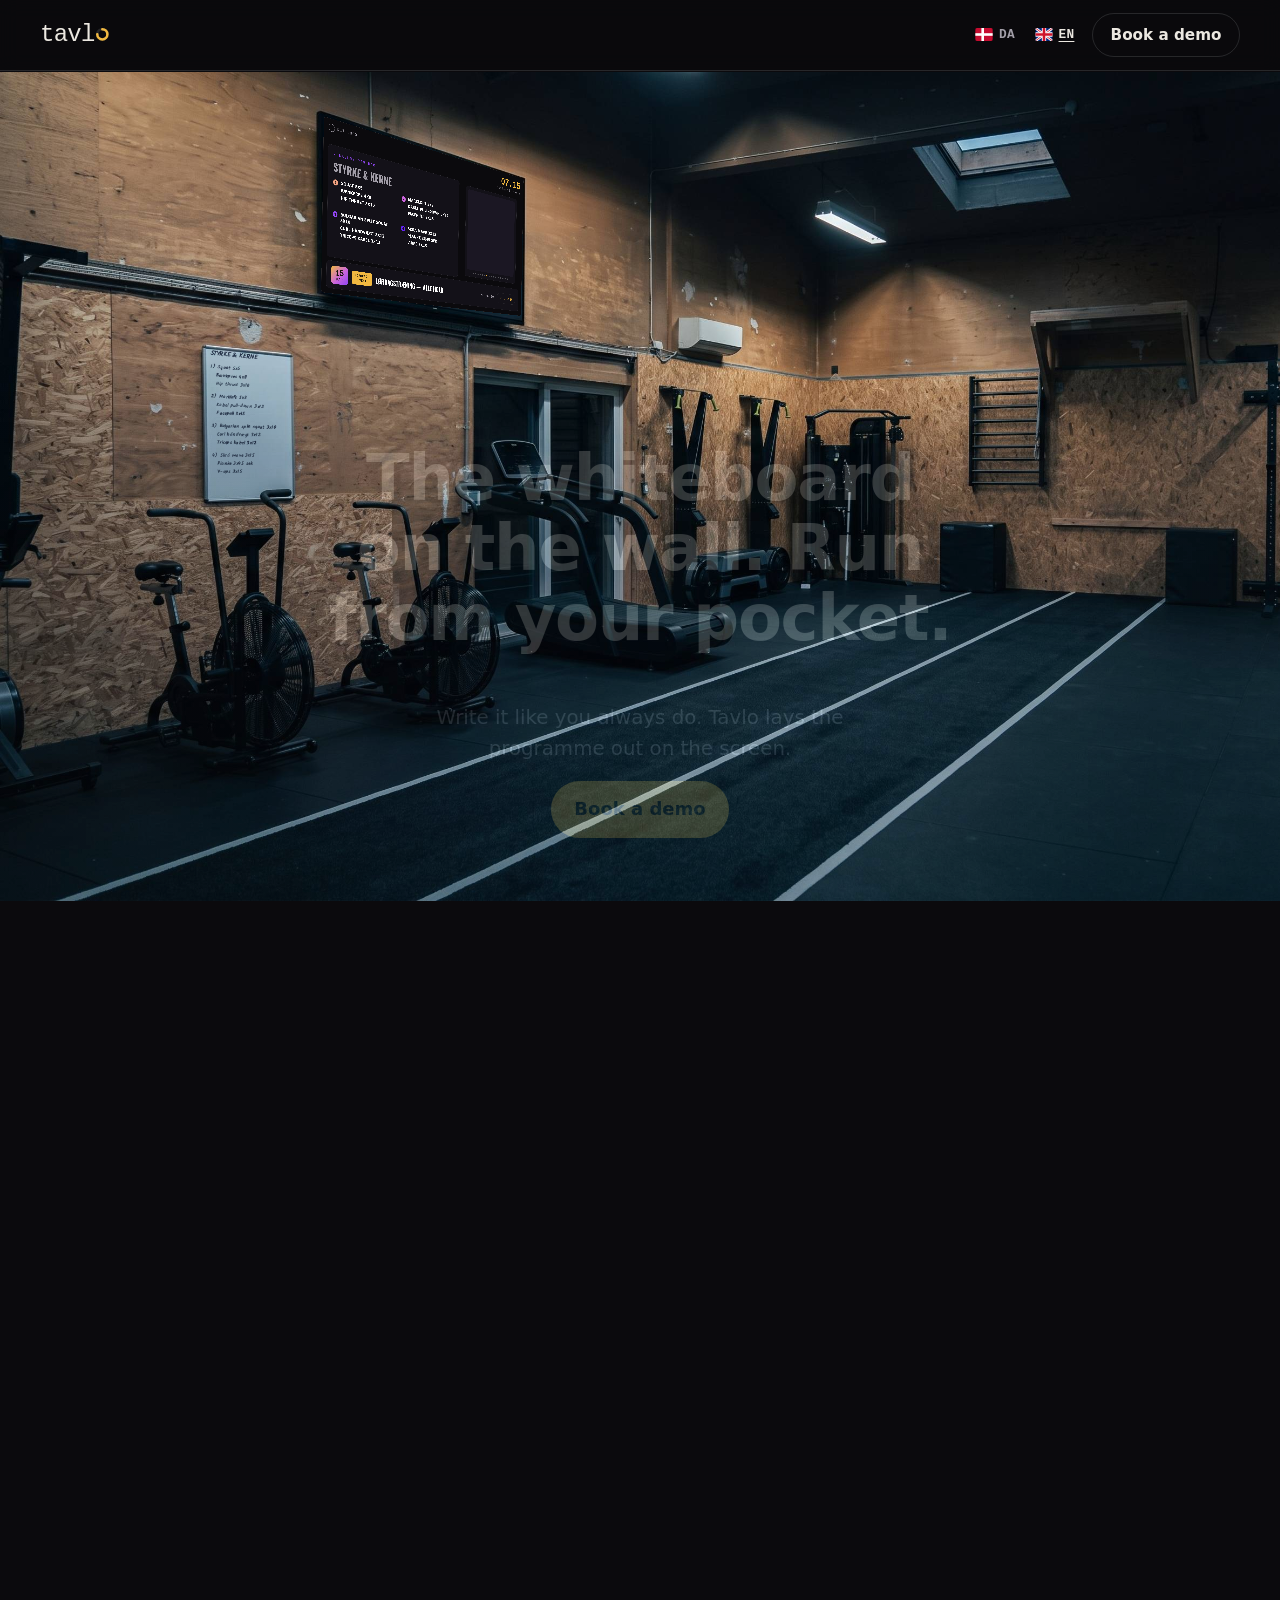
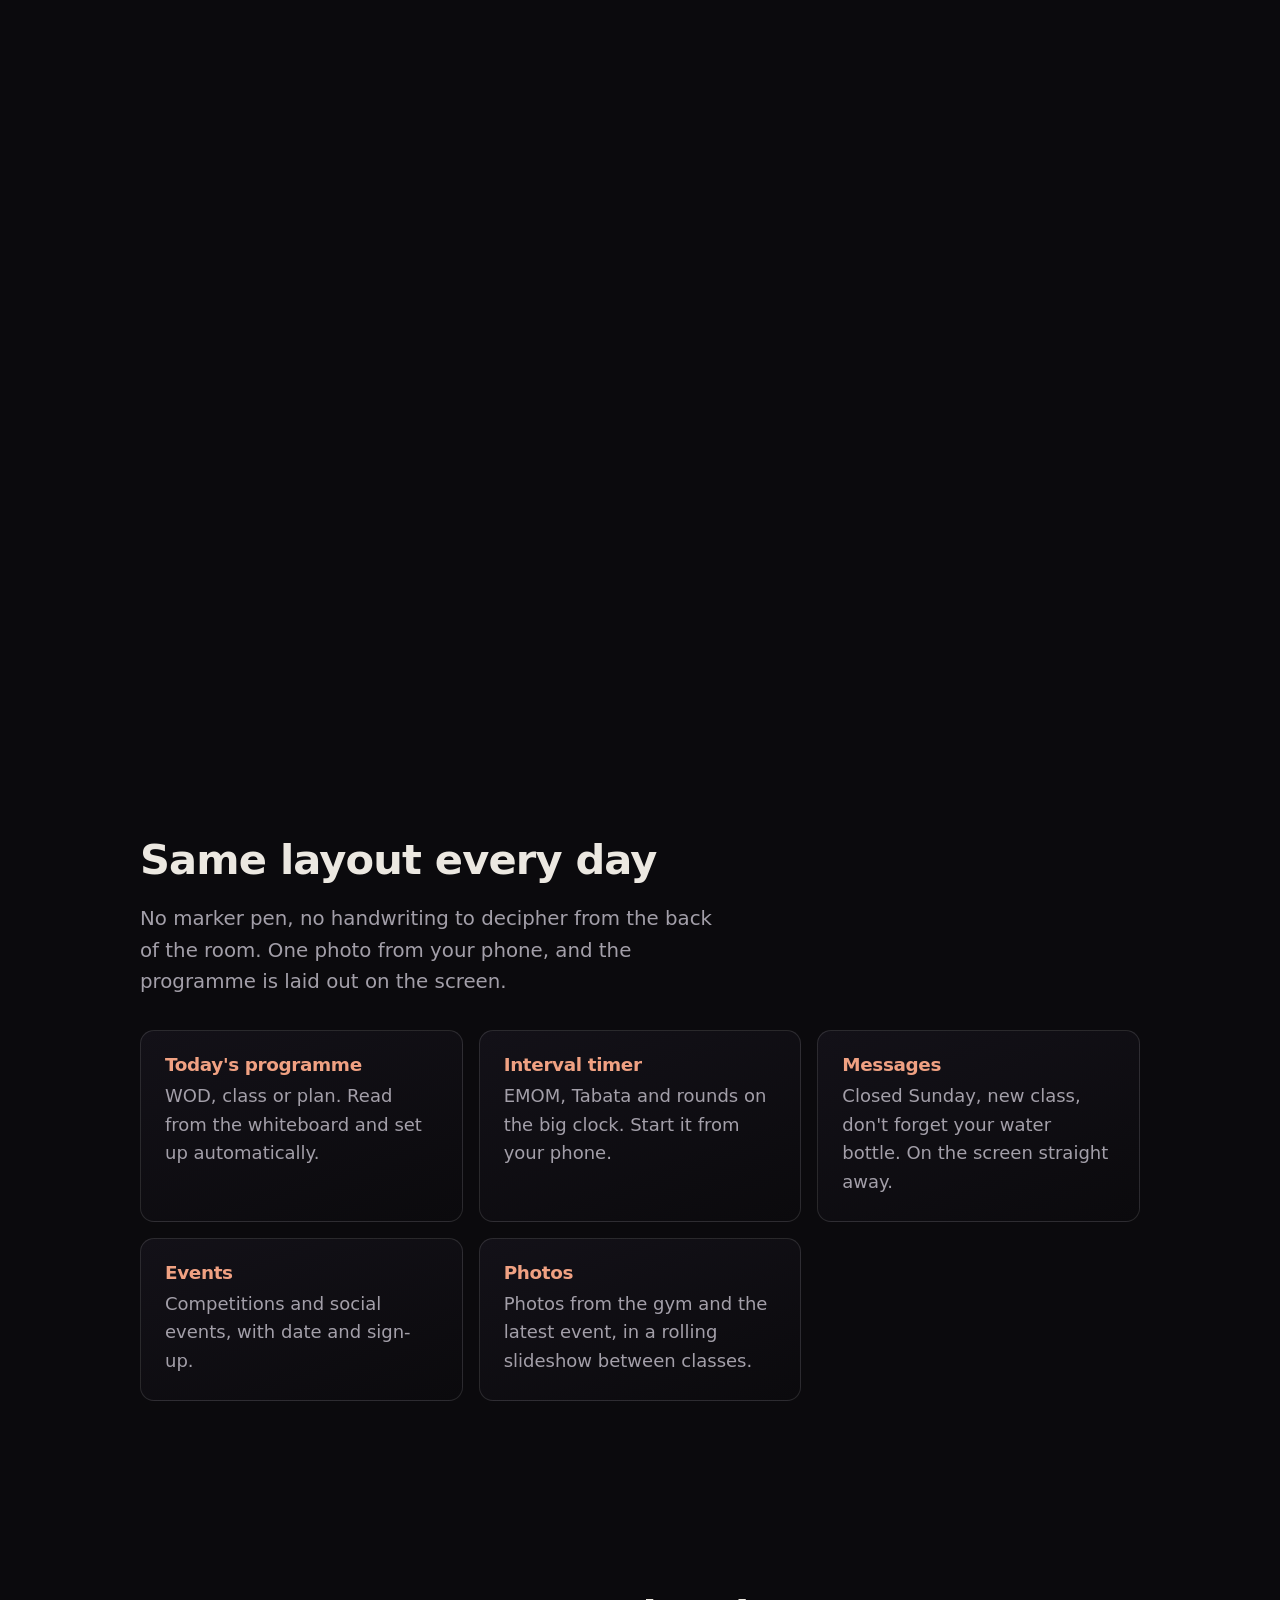
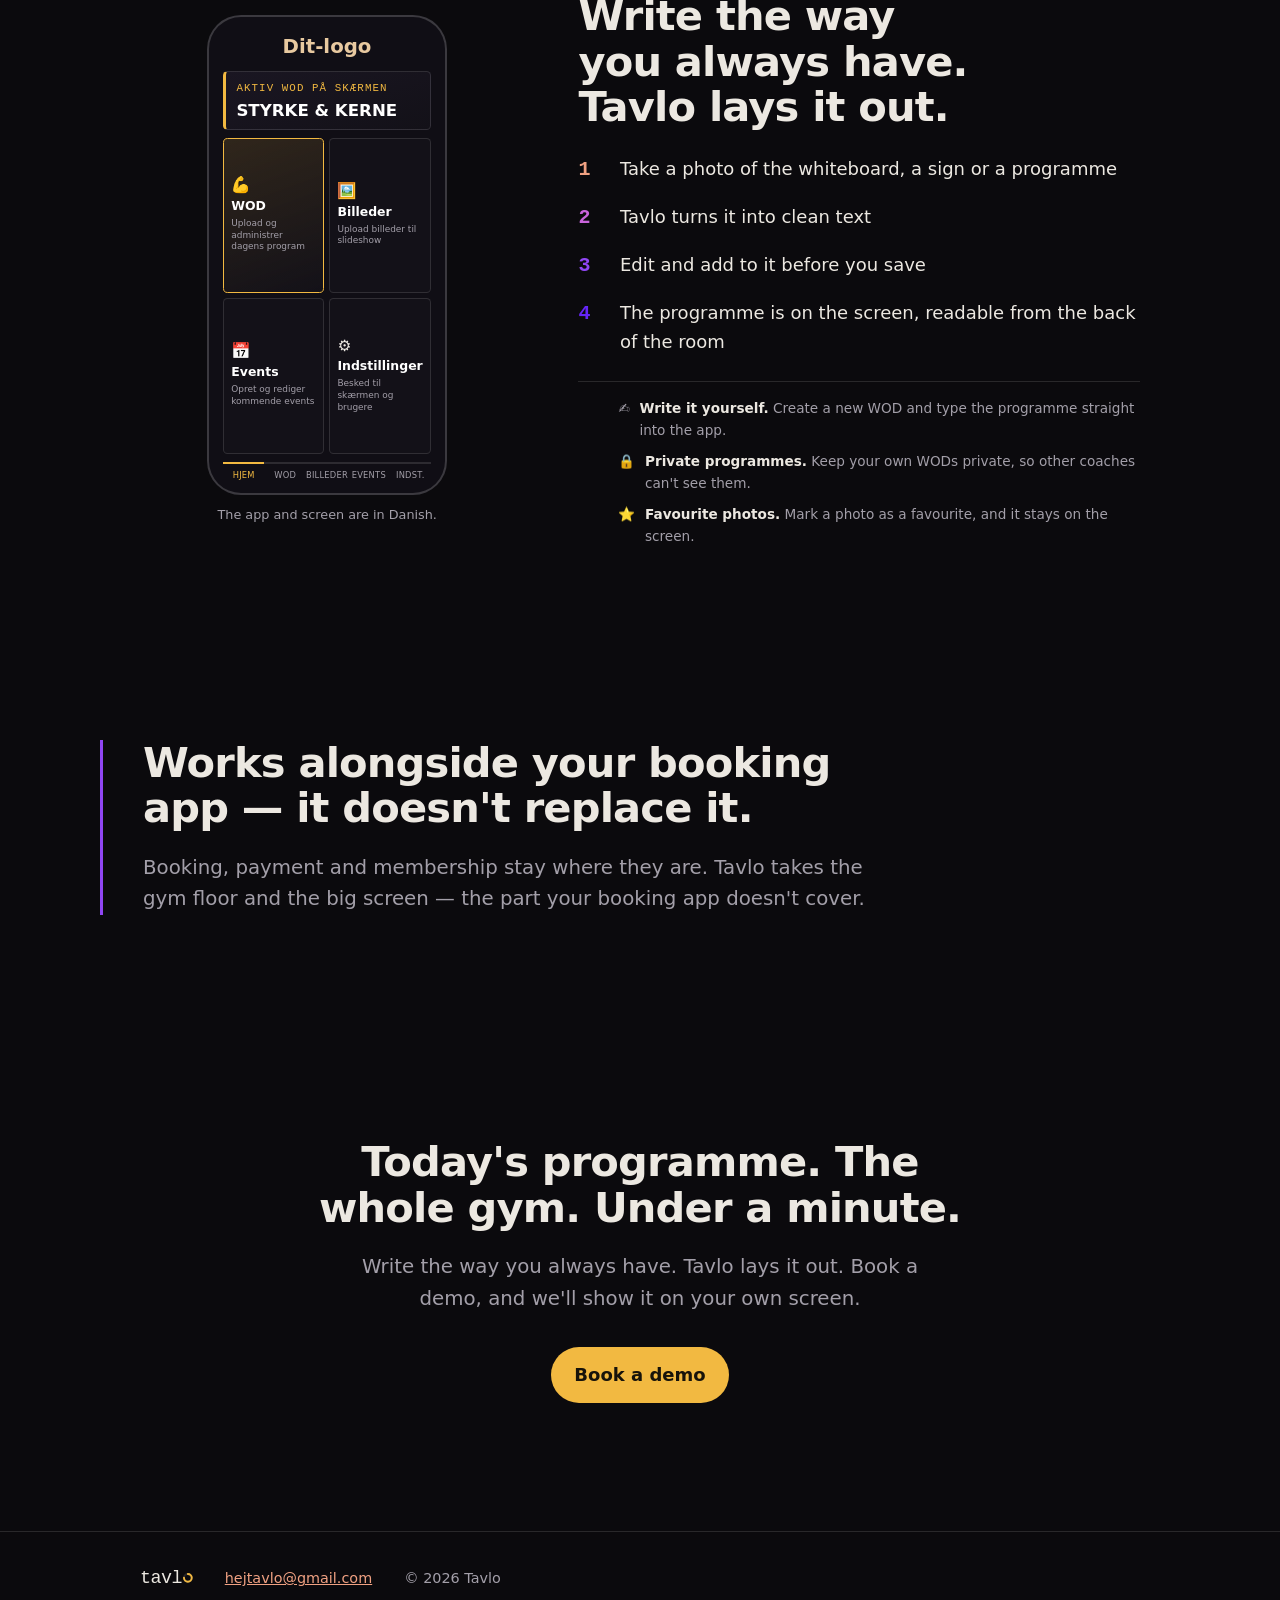
==== en/index.html @ c0d08b03 "Ny note-tekst og kortere hale i hero-sekvensen Noten sagde "Ingen indtastning" — det er ikke pointen" ====
<!doctype html>
<html lang="en">
<head>
  <meta charset="utf-8">
  <meta name="viewport" content="width=device-width, initial-scale=1">
  <title>Tavlo — today's programme on the big screen, run from your pocket</title>
  <meta name="description" content="Tavlo shows today's programme on the big screen in the gym — interval timer, messages, events and photos. Write the board like you always do. Tavlo reads it and lays the programme out on the screen. Run from your phone in under a minute.">
  <meta name="color-scheme" content="dark">
  <meta name="theme-color" content="#0B0A0D">
  <!-- Fjernes ved lancering — sitet er ikke offentligt annonceret endnu. -->
  <meta name="robots" content="noindex">
  <link rel="alternate" hreflang="da" href="https://dktoby84.github.io/tavlo/index.html">
  <link rel="alternate" hreflang="en" href="https://dktoby84.github.io/tavlo/en/index.html">
  <link rel="alternate" hreflang="x-default" href="https://dktoby84.github.io/tavlo/index.html">
  <link rel="icon" href="data:image/svg+xml,<svg xmlns='http://www.w3.org/2000/svg' viewBox='0 0 32 32'><circle cx='16' cy='16' r='11' fill='none' stroke='%23F2B941' stroke-width='4' stroke-linecap='round' stroke-dasharray='52 17' transform='rotate(-90 16 16)'/></svg>">
  <link rel="stylesheet" href="../css/style.css">
  <script>document.documentElement.classList.add('js')</script>
</head>
<body id="top">
  <a class="skip" href="#indhold">Skip to content</a>

  <header class="site">
    <a class="wordmark" href="#top" aria-label="Tavlo"><span>tavl</span><svg class="ring" viewBox="0 0 100 100" aria-hidden="true"><circle class="ring-track" cx="50" cy="50" r="40"/><circle class="ring-arc" cx="50" cy="50" r="40"/></svg></a>
    <div class="site__actions">
      <nav class="lang-switch" aria-label="Sprog / Language">
        <a href="../index.html" lang="da" hreflang="da" data-lang-link>
          <svg class="lang-switch__flag" viewBox="0 0 20 15" aria-hidden="true"><rect width="20" height="15" fill="#c60c30"/><rect x="7" width="3" height="15" fill="#fff"/><rect y="6" width="20" height="3" fill="#fff"/></svg>
          <span>DA</span>
        </a>
        <a href="index.html" lang="en" hreflang="en" aria-current="page" data-lang-link>
          <svg class="lang-switch__flag" viewBox="0 0 20 15" aria-hidden="true"><clipPath id="uk-clip-en"><rect width="20" height="15"/></clipPath><g clip-path="url(#uk-clip-en)"><rect width="20" height="15" fill="#00247d"/><path d="M0,0 L20,15 M20,0 L0,15" stroke="#fff" stroke-width="3"/><path d="M0,0 L20,15 M20,0 L0,15" stroke="#cf142b" stroke-width="1"/><path d="M10,0 V15 M0,7.5 H20" stroke="#fff" stroke-width="5"/><path d="M10,0 V15 M0,7.5 H20" stroke="#cf142b" stroke-width="3"/></g></svg>
          <span>EN</span>
        </a>
      </nav>
      <a class="btn btn-ghost" href="#demo">Book a demo</a>
    </div>
  </header>

  <main id="indhold">

    <section id="hero" class="hero-seq" aria-label="From the phone to the big screen">
      <div class="hero-seq__track" data-hero-track>
        <div class="hero-seq__stage" data-hero-stage>

          <!-- SCENE: room.jpg + dashboard-mock i fotoets pixelrum (2752x1536).
               JS saetter én transform paa .hero-scene og en homografi (matrix3d)
               paa #layer-screen (mapper 1920x1080 til tv-skaermens fire hjoerner). -->
          <div class="hero-scene" data-hero-scene aria-hidden="true">
            <figure class="hero-scene__photo-fig">
              <div class="hero-scene__photo-box">
                <img class="hero-scene__photo" src="../assets/room.jpg" alt="" width="2752" height="1536">
                <!-- Haandskrevet program paa whiteboardet — samme indhold som
                     dashboardet (produktets UI-sprog, med vilje ikke oversat,
                     se CLAUDE.md). Koordinater kalibreret mod den lille tavle
                     paa vaeggen i room.jpg (venstre for tv'et). -->
                <svg class="hero-scene__board" viewBox="0 0 2752 1536" preserveAspectRatio="xMidYMid slice" aria-hidden="true" focusable="false">
                  <!-- Tavlens hvide flade i room.jpg har hjoernerne (381.8 505.7)
                       (536.8 521.9) (540.4 787.5) (386.6 793.2). Den staar i
                       perspektiv: oeverste kant haelder +6 grader, nederste -2,
                       mens sidekanterne staar naesten lodret. Derfor har hver
                       linje sin EGEN rotation, regnet i tavlens plan — ét
                       faelles rotate() ville vippe hele lodret-aksen og lade
                       linjerne vandre ud over venstre kant paa vej ned. -->
                  <g font-size="8.8">
                    <text x="389.6" y="524.2" transform="rotate(5.47 389.6 524.2)" font-size="12" fill-opacity="0.9">STYRKE &amp; KERNE</text>
                    <text x="390.0" y="548.1" transform="rotate(4.80 390.0 548.1)" fill-opacity="0.82">1) Squat 5x5</text>
                    <text x="399.9" y="564.4" transform="rotate(4.36 399.9 564.4)" fill-opacity="0.88">Bænkpres 4x8</text>
                    <text x="400.2" y="579.8" transform="rotate(3.93 400.2 579.8)" fill-opacity="0.76">Hip thrust 3x10</text>
                    <text x="390.9" y="603.0" transform="rotate(3.26 390.9 603.0)" fill-opacity="0.86">2) Markløft 5x3</text>
                    <text x="400.8" y="619.0" transform="rotate(2.82 400.8 619.0)" fill-opacity="0.8">Kabel pull-down 3x12</text>
                    <text x="401.1" y="634.5" transform="rotate(2.38 401.1 634.5)" fill-opacity="0.9">Facepull 3x15</text>
                    <text x="391.9" y="657.9" transform="rotate(1.71 391.9 657.9)" fill-opacity="0.84">3) Bulgarian split squat 3x10</text>
                    <text x="401.7" y="673.6" transform="rotate(1.27 401.7 673.6)" fill-opacity="0.76">Curl håndvægt 3x12</text>
                    <text x="401.9" y="689.0" transform="rotate(0.83 401.9 689.0)" fill-opacity="0.9">Triceps kabel 3x12</text>
                    <text x="392.8" y="712.6" transform="rotate(0.16 392.8 712.6)" fill-opacity="0.82">4) Skrå mave 3x15</text>
                    <text x="402.6" y="728.0" transform="rotate(-0.28 402.6 728.0)" fill-opacity="0.88">Planke 3x45 sek</text>
                    <text x="402.8" y="743.4" transform="rotate(-0.72 402.8 743.4)" fill-opacity="0.8">V-ups 3x15</text>
                  </g>
                </svg>
              </div>
              <figcaption class="hero-layer__cap">1 — The room. The screen on the wall is off.</figcaption>
            </figure>

            <div class="hero-scene__screen" id="layer-screen">
              <!-- Dashboard-indholdet er produktets rigtige UI-sprog og er med vilje
                   IKKE oversat — se CLAUDE.md. -->
              <div class="dash">
                <div class="dash__top">
                  <span class="dash__brand"><span class="dash__brand-ring" aria-hidden="true"></span><span class="dash__brand-label">Dit logo</span></span>
                  <div class="dash__clock">
                    <b class="mono">07.15</b>
                    <span class="mono">Mandag 10. marts</span>
                  </div>
                </div>

                <div class="dash__body">
                  <div class="dash__card dash__program">
                    <p class="dash__eyebrow">— Dagens program</p>
                    <h2 class="dash__title" data-wod-title>Styrke &amp; kerne</h2>
                    <div class="dash__groups">
                      <div class="dash__group">
                        <span class="dash__gnum" style="--gc: var(--orange)">1</span>
                        <ul>
                          <li>Squat 5x5</li>
                          <li>Bænkpres 4x8</li>
                          <li>Hip thrust 3x10</li>
                        </ul>
                      </div>
                      <div class="dash__group">
                        <span class="dash__gnum" style="--gc: var(--magenta)">2</span>
                        <ul>
                          <li>Markløft 5x3</li>
                          <li>Kabel pull-down 3x12</li>
                          <li>Facepull 3x15</li>
                        </ul>
                      </div>
                      <div class="dash__group">
                        <span class="dash__gnum" style="--gc: var(--lilla)">3</span>
                        <ul>
                          <li>Bulgarian split squat 3x10</li>
                          <li>Curl håndvægt 3x12</li>
                          <li>Triceps kabel 3x12</li>
                        </ul>
                      </div>
                      <div class="dash__group">
                        <span class="dash__gnum" style="--gc: var(--viola)">4</span>
                        <ul>
                          <li>Skrå mave 3x15</li>
                          <li>Planke 3x45 sek</li>
                          <li>V-ups 3x15</li>
                        </ul>
                      </div>
                    </div>
                  </div>

                  <figure class="dash__card dash__media">
                    <div class="dash__photobox" aria-hidden="true">
                      <div class="dash__photobox__sharp"></div>
                    </div>
                    <span class="dash__dots" aria-hidden="true">
                      <i></i><i></i><i></i><i></i><i></i><i></i><i></i><i class="on"></i><i></i><i></i>
                      <i></i><i></i><i></i><i></i><i></i><i></i><i></i><i></i><i></i><i></i>
                    </span>
                  </figure>
                </div>

                <div class="dash__event">
                  <div class="dash__evdate">
                    <b class="mono">15</b>
                    <span>MAR</span>
                  </div>
                  <p class="dash__evtag">Kommende<br>event</p>
                  <p class="dash__evname">Lørdagstræning — alle hold</p>
                  <p class="dash__evtime">kl. 09:30</p>
                  <span class="dash__evcount">om 5 dage</span>
                </div>
              </div>
              <p class="hero-layer__cap">3 — The screen: today's programme.</p>
            </div>

            <svg class="hero-scene__debug" data-hero-debug viewBox="0 0 2752 1536" preserveAspectRatio="none" hidden>
              <polygon class="dbg-tv"></polygon>
              <polygon class="dbg-dst"></polygon>
            </svg>
          </div>

          <!-- TELEFON i forgrunden. hand.webp = haand + telefon (aegte alfakanal). Rent
               billede, ingen skaerm-mock ovenpaa. -->
          <div class="hero-phone" id="layer-hand" aria-hidden="true">
            <div class="hero-phone__device">
              <img class="hero-phone__img" src="../assets/hand.webp" alt="">
              <!-- daekker "WOD" fra fotoet med samme titel som dashboardet (WOD_TITLE
                   i js/main.js). Faldbacktekst her er kun til uden-JS — hold den i sync. -->
              <div class="hero-phone__title" aria-hidden="true"><span data-wod-title>Styrke &amp; kerne</span></div>
              <div class="hero-phone__glow" data-phone-glow></div>
            </div>
            <p class="hero-layer__cap">2 — The phone with Tavlo.</p>
          </div>

          <!-- Én linje hen over selve overfoerslen: pointen med det hele. I
               fald-tilbagen staar den som almindelig tekst mellem telefonen og
               skaermen; med hero-on krydsfader den ind i det frie felt under
               tv'et og til hoejre for tavlen (se --note i js/main.js). -->
          <p class="hero-seq__note" id="hero-note">No rewriting the board several times a day.</p>

          <!-- SEND-BUE: telefon -> tv, mellem etape 2/3 og 4. Ren p-styret via JS
               (path/dashoffset/dot), ingen egen animation-timer — koerer derfor
               korrekt baglaens ved tilbage-scroll. Skjult uden hero-on. -->
          <svg class="hero-send" data-hero-send aria-hidden="true">
            <defs>
              <linearGradient id="send-grad" data-send-grad gradientUnits="userSpaceOnUse" x1="0" y1="0" x2="0" y2="0">
                <stop offset="0%" stop-color="#F0A182"/>
                <stop offset="35%" stop-color="#CA64DC"/>
                <stop offset="68%" stop-color="#9046F3"/>
                <stop offset="100%" stop-color="#6525F7"/>
              </linearGradient>
              <filter id="send-glow" x="-60%" y="-60%" width="220%" height="220%">
                <feGaussianBlur stdDeviation="2.4" result="blur"/>
                <feMerge><feMergeNode in="blur"/><feMergeNode in="SourceGraphic"/></feMerge>
              </filter>
            </defs>
            <path class="hero-send__path" data-send-path></path>
            <circle class="hero-send__dot" data-send-dot r="5"></circle>
          </svg>

          <!-- Del A: overskrift + CTA — synlig oven paa rummet fra start. -->
          <div class="hero-seq__copy" id="hero-copy">
            <h1>The whiteboard on the wall. Run from your pocket.</h1>
            <p class="lead">Write it like you always do. Tavlo lays the programme out on the screen.</p>
            <a class="btn btn-primary" href="#demo">Book a demo</a>
          </div>

        </div>
      </div>
    </section>

    <section id="features" class="features">
      <div class="wrap">
        <h2 class="reveal">Same layout every day</h2>
        <p class="lead reveal">No marker pen, no handwriting to decipher from the back of the room. One photo from your phone, and the programme is laid out on the screen.</p>
        <ul class="feature-grid">
          <li class="card reveal">
            <h3>Today's programme</h3>
            <p>WOD, class or plan. Read from the whiteboard and set up automatically.</p>
          </li>
          <li class="card reveal">
            <h3>Interval timer</h3>
            <p>EMOM, Tabata and rounds on the big clock. Start it from your phone.</p>
          </li>
          <li class="card reveal">
            <h3>Messages</h3>
            <p>Closed Sunday, new class, don't forget your water bottle. On the screen straight away.</p>
          </li>
          <li class="card reveal">
            <h3>Events</h3>
            <p>Competitions and social events, with date and sign-up.</p>
          </li>
          <li class="card reveal">
            <h3>Photos</h3>
            <p>Photos from the gym and the latest event, in a rolling slideshow between classes.</p>
          </li>
        </ul>
      </div>
    </section>

    <section id="tavle" class="phone-sec">
      <div class="wrap phone-grid">
        <div class="phone-media reveal" aria-hidden="true">
          <!-- Appens hjemmeskaerm, ren HTML/CSS — ingen ny billedfil. Med vilje
               IKKE oversat, se CLAUDE.md. -->
          <div class="phone">
            <p class="phone__top">Dit-logo</p>
            <div class="phone__wod">
              <p class="phone__label">Aktiv WOD på skærmen</p>
              <p class="phone__wodtitle" data-wod-title>Styrke &amp; kerne</p>
            </div>
            <div class="phone__tiles">
              <div class="phone__tile phone__tile--active">
                <span class="phone__tile-emoji">💪</span>
                <p class="phone__tile-title">WOD</p>
                <p class="phone__tile-sub">Upload og administrer dagens program</p>
              </div>
              <div class="phone__tile">
                <span class="phone__tile-emoji">🖼️</span>
                <p class="phone__tile-title">Billeder</p>
                <p class="phone__tile-sub">Upload billeder til slideshow</p>
              </div>
              <div class="phone__tile">
                <span class="phone__tile-emoji">📅</span>
                <p class="phone__tile-title">Events</p>
                <p class="phone__tile-sub">Opret og rediger kommende events</p>
              </div>
              <div class="phone__tile">
                <span class="phone__tile-emoji">⚙️</span>
                <p class="phone__tile-title">Indstillinger</p>
                <p class="phone__tile-sub">Besked til skærmen og brugere</p>
              </div>
            </div>
            <nav class="phone__nav">
              <span class="on">Hjem</span>
              <span>WOD</span>
              <span>Billeder</span>
              <span>Events</span>
              <span>Indst.</span>
            </nav>
          </div>
          <p class="lang-note">The app and screen are in Danish.</p>
        </div>
        <div class="phone-copy">
          <h2 class="reveal">Write the way you always have. Tavlo lays it out.</h2>
          <ol class="tavle-steps reveal">
            <li><span class="tavle-steps__num mono" style="color: var(--orange)">1</span><p>Take a photo of the whiteboard, a sign or a programme</p></li>
            <li><span class="tavle-steps__num mono" style="color: var(--magenta)">2</span><p>Tavlo turns it into clean text</p></li>
            <li><span class="tavle-steps__num mono" style="color: var(--lilla)">3</span><p>Edit and add to it before you save</p></li>
            <li><span class="tavle-steps__num mono" style="color: var(--viola)">4</span><p>The programme is on the screen, readable from the back of the room</p></li>
          </ol>
          <ul class="tavle-minor reveal">
            <li><span aria-hidden="true">✍️</span> <span><strong>Write it yourself.</strong> Create a new WOD and type the programme straight into the app.</span></li>
            <li><span aria-hidden="true">🔒</span> <span><strong>Private programmes.</strong> Keep your own WODs private, so other coaches can't see them.</span></li>
            <li><span aria-hidden="true">⭐</span> <span><strong>Favourite photos.</strong> Mark a photo as a favourite, and it stays on the screen.</span></li>
          </ul>
        </div>
      </div>
    </section>

    <section id="position" class="position">
      <div class="wrap">
        <h2 class="reveal">Works alongside your booking app — it doesn't replace it.</h2>
        <p class="lead reveal">Booking, payment and membership stay where they are. Tavlo takes the gym floor
          and the big screen — the part your booking app doesn't cover.</p>
      </div>
    </section>

    <section id="demo" class="demo">
      <div class="wrap">
        <h2 class="reveal">Today's programme. The whole gym. Under a minute.</h2>
        <p class="lead reveal">Write the way you always have. Tavlo lays it out. Book a demo, and we'll show it on your own screen.</p>
        <p class="reveal"><a class="btn btn-primary" href="mailto:hejtavlo@gmail.com?subject=Tavlo%20demo">Book a demo</a></p>
      </div>
    </section>

  </main>

  <footer class="site-foot">
    <div class="wrap foot-grid">
      <span class="wordmark small" aria-hidden="true"><span>tavl</span><svg class="ring" viewBox="0 0 100 100" aria-hidden="true"><circle class="ring-track" cx="50" cy="50" r="40"/><circle class="ring-arc" cx="50" cy="50" r="40"/></svg></span>
      <a href="mailto:hejtavlo@gmail.com">hejtavlo@gmail.com</a>
      <span>© 2026 Tavlo</span>
    </div>
  </footer>

  <script src="../js/main.js" defer></script>
</body>
</html>
---- css/style.css ----
/* Tavlo — marketing-site. Vanilla CSS, ingen build. */

/* Smal, fed display-skrift til dashboard-mockets overskrifter (Oswald 700,
   OFL-licens, selv-hostet — ingen Google Fonts-CDN paa den lave side). */
@font-face {
  font-family: "Oswald";
  font-style: normal;
  font-weight: 700;
  font-display: swap;
  src: url("../assets/fonts/oswald-700.woff2") format("woff2");
}

/* Haandskrift til tavle-overlayet i hero-rummet (Kalam 700, OFL-licens,
   selv-hostet — ingen Google Fonts-CDN). Kun de tegn programmet bruger. */
@font-face {
  font-family: "Kalam";
  font-style: normal;
  font-weight: 700;
  font-display: swap;
  src: url("../assets/fonts/kalam-bold.woff2") format("woff2");
}

:root {
  --guld: #F2B941;   /* kun maerket, timer-ringen og primaer CTA */
  --orange: #F0A182;
  --magenta: #CA64DC;
  --lilla: #9046F3;
  --viola: #6525F7;
  --bg: #0B0A0D;
  --bg-2: #131118;
  --bg-3: #1b1723;
  --ink: #ECE8E1;
  --ink-dim: #A39FA9;
  --line: rgba(255, 255, 255, 0.12);
  --mono: ui-monospace, "JetBrains Mono", "SF Mono", Menlo, Consolas, monospace;
  /* Headline-font vaelges i session 2 (UI UX Pro Max). Solid systemstak indtil da. */
  --sans: "Inter", system-ui, -apple-system, "Segoe UI", Roboto, sans-serif;
  --display: "Oswald", "Arial Narrow", var(--sans);
  --wrap: 1080px;
}

* { box-sizing: border-box; }

/* Ingen overflow paa html/body — enhver ikke-visible vaerdi paa en forfader
   kan faelde position: sticky i hero-sekvensen. */
html { scroll-behavior: smooth; }

body {
  margin: 0;
  background: var(--bg);
  color: var(--ink);
  font-family: var(--sans);
  font-size: clamp(1rem, 0.95rem + 0.3vw, 1.125rem);
  line-height: 1.6;
  -webkit-font-smoothing: antialiased;
}

h1, h2, h3 { line-height: 1.1; font-weight: 700; letter-spacing: -0.02em; text-wrap: balance; }
h1 { font-size: clamp(2.2rem, 1.4rem + 4vw, 4rem); margin: 0 0 0.5em; }
h2 { font-size: clamp(1.6rem, 1.2rem + 2.2vw, 2.6rem); margin: 0 0 0.5em; }
h3 { font-size: 1.15rem; margin: 0 0 0.35em; }
p { margin: 0 0 1rem; }
.mono { font-family: var(--mono); font-variant-numeric: tabular-nums; }

a { color: var(--orange); }

:focus-visible { outline: 2px solid var(--magenta); outline-offset: 3px; border-radius: 3px; }

.skip {
  position: absolute; left: 1rem; top: -3rem;
  background: var(--ink); color: var(--bg); padding: 0.6rem 1rem;
  border-radius: 8px; text-decoration: none; transition: top 0.15s;
}
.skip:focus { top: 1rem; z-index: 20; }

.wrap { max-width: var(--wrap); margin-inline: auto; padding-inline: clamp(1.25rem, 5vw, 2.5rem); }

/* ---- Knapper ---- */
.btn {
  display: inline-block; padding: 0.8rem 1.4rem; border-radius: 999px;
  font-weight: 600; text-decoration: none; border: 1px solid transparent;
  transition: transform 0.12s ease, background 0.15s ease;
}
.btn:hover { transform: translateY(-2px); }
.btn-primary { background: var(--guld); color: #17130A; }
.btn-ghost { border-color: var(--line); color: var(--ink); }
.btn-ghost:hover { border-color: var(--ink-dim); }

/* ---- Wordmark + timer-ring ---- */
.wordmark {
  display: inline-block; white-space: nowrap;
  font-family: var(--mono); font-size: 1.5rem; font-weight: 500;
  letter-spacing: -0.03em; color: var(--ink); text-decoration: none;
}
.wordmark.small { font-size: 1.15rem; }
/* ringen erstatter det sidste o: hoejde = et lille o (x-hoejde) paa grundlinjen,
   afstand l->ring = oevrig bogstavafstand */
.wordmark .ring {
  display: inline-block; width: 1ex; height: 1ex;
  vertical-align: baseline; margin-left: 0.06em;
}
.ring-track { fill: none; stroke: var(--line); stroke-width: 20; }
.ring-arc {
  fill: none; stroke: var(--guld); stroke-width: 20; stroke-linecap: round;
  stroke-dasharray: 251; stroke-dashoffset: 66; transform: rotate(-90deg); transform-origin: 50% 50%;
}

/* ---- Header ---- */
.site {
  position: sticky; top: 0; z-index: 15;
  display: flex; align-items: center; justify-content: space-between;
  gap: 1rem; padding: 0.8rem clamp(1.25rem, 5vw, 2.5rem);
  background: rgba(11, 10, 13, 0.72); backdrop-filter: blur(10px);
  border-bottom: 1px solid var(--line);
}
.site .btn { padding: 0.55rem 1.1rem; font-size: 0.95rem; white-space: nowrap; }
.site__actions { display: flex; align-items: center; gap: 0.6rem; }

/* ---- Sprogskift ---- */
.lang-switch { display: flex; gap: 0.25rem; }
.lang-switch a {
  display: flex; align-items: center; gap: 0.35rem;
  padding: 0.3rem 0.5rem; border-radius: 6px;
  font: 600 0.8rem var(--mono); letter-spacing: 0.02em;
  color: var(--ink-dim); text-decoration: none;
}
.lang-switch a:hover { color: var(--ink); }
.lang-switch a[aria-current="page"] { color: var(--ink); font-weight: 800; text-decoration: underline; text-underline-offset: 3px; }
.lang-switch__flag { flex: none; display: block; width: 18px; height: 13px; border-radius: 2px; }

@media (max-width: 430px) {
  .site { padding-inline: 1rem; }
  .wordmark { font-size: 1.25rem; }
  .site .btn { padding: 0.5rem 0.85rem; font-size: 0.85rem; }
  .site__actions { gap: 0.4rem; }
  .lang-switch a { padding: 0.3rem 0.35rem; }
  .lang-switch__flag { display: none; }   /* ikke plads til flag + tekst + CTA paa smal skaerm */
}

/* =====================================================================
   HERO-SEKVENS
   Fald-tilbage (dette): fem lag stablet lodret med billedtekst, ingen
   animation. html.hero-on (sat af JS naar bevaegelse er tilladt) laegger
   den sticky, scroll-drevne version ovenpaa.
   ===================================================================== */
.hero-seq { position: relative; background: var(--bg); }
.hero-layer__cap { margin: 0; color: var(--ink-dim); max-width: 46ch; text-align: center; padding-inline: 1.25rem; }

/* ============ FALD-TILBAGE: etaperne stablet lodret, ingen bevaegelse ============ */
.hero-seq__stage { display: grid; gap: clamp(2rem, 6vw, 4rem); padding: clamp(2.5rem, 7vw, 5rem) 0; }
.hero-scene { display: contents; }   /* boernene bliver direkte stage-grid-items -> kan ordnes */
.hero-scene__photo-fig { order: 1; margin: 0; text-align: center; }
/* .hero-scene__photo-box holder foto + haandskrift-overlay i samme boks, saa
   de altid faar praecis samme size/crop (object-fit sidder paa boksen, ikke
   paa de enkelte lag) — se note ved .hero-scene__board. */
.hero-scene__photo-box {
  position: relative; display: block; width: min(920px, 92vw); margin-inline: auto;
  aspect-ratio: 16 / 9; overflow: hidden;
  border-radius: 16px; border: 1px solid var(--line);
  background: linear-gradient(160deg, var(--bg-3), var(--bg));
}
.hero-scene__photo,
.hero-scene__board { position: absolute; inset: 0; display: block; width: 100%; height: 100%; }
.hero-scene__photo { object-fit: cover; }
/* Haandskrevet program paa tavlen i fotoet — samme program som dashboardet,
   bare skrevet i haanden. preserveAspectRatio="xMidYMid slice" paa selve
   SVG'en (ikke via CSS) giver den samme beskaering som .hero-scene__photos
   object-fit: cover/fill, saa den foelger tavlen praecist i begge tilstande. */
.hero-scene__board { pointer-events: none; }
.hero-scene__board text { font-family: "Kalam", cursive; font-weight: 700; fill: #131f36; }
.hero-phone { order: 2; display: grid; justify-items: center; gap: 1rem; }
.hero-phone__device {
  position: relative; width: min(320px, 66vw); aspect-ratio: 800 / 1189;
  border-radius: 16px; overflow: hidden; border: 1px solid var(--line);
  background: linear-gradient(160deg, var(--bg-3), var(--bg));
}
.hero-phone__img { position: absolute; inset: 0; width: 100%; height: 100%; object-fit: cover; display: block; }
.hero-seq__note {
  order: 3; margin: 0; text-align: center; max-width: 34ch; margin-inline: auto;
  padding-inline: 1.25rem; color: var(--ink); font-weight: 600;
}
.hero-scene__screen { order: 4; text-align: center; }
.hero-scene__screen .dash { margin-inline: auto; width: min(1040px, 92vw); }
.hero-seq__copy {
  order: 5; display: grid; justify-items: center; gap: 1rem; text-align: center;
  padding-inline: clamp(1.25rem, 5vw, 2.5rem);
}
.hero-seq__copy h1 { max-width: 16ch; }
.hero-seq__copy .lead { max-width: 40ch; margin: 0; }
.hero-layer__cap { margin-top: 1rem; }
.hero-scene__debug { display: none; }
.dash { width: min(1040px, 92vw); }

/* ============ html.hero-on: den scroll-drevne version ============ */
html.hero-on .hero-seq__track { height: 430svh; }
@media (max-width: 640px) { html.hero-on .hero-seq__track { height: 360svh; } }

/* --hdr-h saettes af js/main.js (headerens maalte hoejde) — stagen skal sidde
   LIGE under headeren, ellers begge sticky-elementer om at sidde paa y=0 og
   headeren daekker toppen af scenen (tv'et rammer headeren).
   lvh, ikke svh: stagen skal daekke hele skaermen ogsaa naar Safaris flydende
   vaerktoejslinje forsvinder midt i scroll (dynamisk, stoerre viewport) —
   ellers naar baggrundslagene (foto, haand) ikke helt ned, og der staar en
   sort bjaelke i bunden med haanden skaaret vandret over. Det GARANTEREDE
   (svh-baserede) omraade bruges kun i JS til at placere det der skal kunne
   ses (dashboardets slut-rektangel, se layoutScene/safeVh). */
html.hero-on .hero-seq__stage {
  position: sticky; top: var(--hdr-h, 0px); height: calc(100lvh - var(--hdr-h, 0px));
  padding: 0; display: block; overflow: hidden;
}

/* --- Scene: room.jpg + dashboard i ét koordinatrum, transform fra JS --- */
html.hero-on .hero-scene {
  position: absolute; top: 0; left: 0;
  width: 2752px; height: 1536px;          /* = room.jpg naturlige pixels */
  display: block; transform-origin: 0 0;
  will-change: transform; z-index: 0;
}
html.hero-on .hero-scene__photo-fig {
  position: absolute; inset: 0; margin: 0; display: block;
  background: var(--bg); z-index: 1;      /* sort bund naar fotoet fader */
}
html.hero-on .hero-scene__photo-box {
  position: absolute; inset: 0; width: 100%; height: 100%;
  border: 0; border-radius: 0; background: none; overflow: visible;
}
html.hero-on .hero-scene__photo {
  border: 0; border-radius: 0; object-fit: fill;
  opacity: calc(1 - var(--veil, 0));
}
/* Haandskrift-overlayet arver .hero-scene's egen translate+scale ved bare at
   vaere i samme 2752x1536-pixelrum — ingen egen homografi noedvendig (modsat
   #layer-screen, der skal foldes ud til en flad rude; overlayet er en fast del
   af fotoet). To ting tager det med: --veil (fotoet fader til sort som resten
   af rummet) og --board-ink (tavlen toemmes mens programmet sendes til
   skaermen). Uden JS staar begge paa "fuldt blaek". */
html.hero-on .hero-scene__board { opacity: calc((1 - var(--veil, 0)) * var(--board-ink, 1)); }
html.hero-on .hero-scene__screen {
  position: absolute; top: 0; left: 0; width: 1920px; height: 1080px; display: block;
  transform-origin: 0 0; z-index: 2;
}
/* opacity paa .dash (ikke #layer-screen selv) saa send-buens ankomst-glød
   (box-shadow paa #layer-screen, se send-buen laengere nede) kan ses FOER
   dashboardets indhold faeder ind i etape 4 — de deler ellers opacity 0. */
html.hero-on .hero-scene__screen .dash { opacity: var(--tv-on, 0); }
html.hero-on .hero-scene__screen .dash { width: 100%; height: 100%; aspect-ratio: auto; }
html.hero-on .hero-scene .hero-layer__cap { display: none; }
html.hero-on .hero-scene__debug {
  display: block; position: absolute; inset: 0; width: 100%; height: 100%;
  overflow: visible; pointer-events: none; z-index: 3;
}
html.hero-on .hero-scene__debug .dbg-tv { fill: none; stroke: #ff2d2d; stroke-width: 4; }
html.hero-on .hero-scene__debug .dbg-tv-dot { fill: #ff2d2d; }
html.hero-on .hero-scene__debug .dbg-dst { fill: none; stroke: #34d399; stroke-width: 4; stroke-dasharray: 14 10; }
.hero-debug-readout {
  position: fixed; left: 8px; bottom: 8px; z-index: 50;
  max-width: calc(100vw - 16px); max-height: 60vh; overflow: auto;
  font: 11px/1.5 var(--mono); color: #34d399; background: rgba(0, 0, 0, 0.82);
  padding: 7px 10px; border-radius: 6px; white-space: pre-wrap; word-break: break-word;
  pointer-events: none;
}

/* --- Telefon: stiger op (--phone-up), holder, saenkes ud (--phone-down) ---
   Hoejde er STABIL lvh (ikke 100%/inset:0 af stagen) — stagen krymper selv i
   landings-fasen (se js/main.js), og translateY her er en PROCENT af denne
   boks' egen hoejde. Skulle den krympe med, ville skjule-afstanden ogsaa
   krympe, og haanden kunne blive delvist synlig igen mens dashboardet lander. */
html.hero-on .hero-phone {
  position: absolute; top: 0; left: 0; width: 100%;
  height: calc(100lvh - var(--hdr-h, 0px));
  display: grid; place-items: center; z-index: 4;
  transform: translateY(calc(140% - 108% * var(--phone-up, 0) + 108% * var(--phone-down, 0)));
}
html.hero-on .hero-phone__device {
  --ph: 76lvh;   /* baggrundslag (haand) — lvh, se note ved .hero-seq__stage */
  height: var(--ph); width: calc(var(--ph) * 800 / 1189);
  border: 0; border-radius: 0; background: none; overflow: visible;
}
html.hero-on .hero-phone__img {
  /* hand.webp har aegte alfakanal (baggrund fjernet) — ingen mask-image-fade noedvendig */
  width: 100%; height: 100%; object-fit: fill;
}
html.hero-on .hero-phone .hero-layer__cap { display: none; }

/* --- Overskrift + CTA: synlig fra start, forsvinder helt naar telefonen rejser sig
   (etape 2/3) og kommer ikke tilbage igen i sekvensen. --copy-dim gaar kun én vej 0->1.
   .copy-hidden saettes af js/main.js naar copyDim = 1, saa den usynlige CTA ikke
   ligger og fanger museklik oven paa dashboard/telefon resten af sekvensen. --- */
html.hero-on .hero-seq__copy {
  position: absolute; left: 0; right: 0; bottom: 0; z-index: 5;
  padding: 5rem clamp(1.25rem, 5vw, 2.5rem) clamp(2rem, 7vh, 4rem);
  background: linear-gradient(to top, var(--bg) 40%, rgba(11, 10, 13, 0.86) 66%, transparent);
  opacity: calc(1 - var(--copy-dim, 0));
}
html.hero-on .hero-seq__copy.copy-hidden { pointer-events: none; }

/* --- Noten hen over overfoerslen ---
   Sidder i det frie felt mellem tv'ets underkant og telefonens overkant (maalt
   ved 390 og 1920: ca. 31-41 % af stagens hoejde begge steder). Egen moerk
   plade bag teksten, fordi den ellers staar paa lys kryds-finér — kontrasten
   kan ikke garanteres mod fotoet. --note styres af js/main.js. */
html.hero-on .hero-seq__note {
  position: absolute; top: 33%; left: 50%; transform: translateX(-50%);
  width: min(32ch, 62%); max-width: none; z-index: 5;
  margin: 0; padding: 0.7rem 0.95rem;
  background: rgba(11, 10, 13, 0.82); backdrop-filter: blur(8px);
  border: 1px solid var(--line); border-radius: 12px;
  font-size: clamp(0.95rem, 0.9rem + 0.25vw, 1.1rem); line-height: 1.35;
  opacity: var(--note, 0); pointer-events: none;
}
@media (max-width: 640px) {
  /* Tavlen ligger i venstre side her — noten rykker til hoejre for den, saa
     den hverken daekker tavlen eller tv'et. */
  html.hero-on .hero-seq__note {
    top: 31%; left: auto; right: 4%; transform: none;
    width: min(22ch, 62%); text-align: right;
  }
}
html.hero-on .hero-seq:focus-within .hero-seq__copy,
.hero-seq:focus-within .hero-seq__copy { opacity: 1; pointer-events: auto; }

@media (max-width: 640px) {
  html.hero-on .hero-phone__device { --ph: 62lvh; }
  html.hero-on .hero-phone {
    align-items: end;
    transform: translateY(calc(90% - 74% * var(--phone-up, 0) + 100% * var(--phone-down, 0)));
  }
}

/* ---- Dashboard-mock (#layer-screen) ----
   Naer-sort bund, ingen farveskaer. Indhold i egne kort (tynd kant, runde
   hjoerner). cqw er relativ til .dash's egen bredde, saa maalene i kommentarer
   (ca. Xpx) er regnet ved 1920px-bredde — samme markup skalerer korrekt ned
   til mobil-fald-tilbagens ~360px bredde. */
.dash {
  container-type: inline-size;
  position: relative;
  aspect-ratio: 16 / 9;
  display: grid;
  grid-template-rows: auto minmax(0, 1fr) auto;
  gap: 1.6cqw;
  padding: 2.4cqw 2.8cqw;
  border: 1px solid var(--line);
  border-radius: 1.4cqw;
  overflow: hidden;
  text-align: left;
  background: var(--bg);
}

/* -- topbjaelke -- */
.dash__top { display: flex; align-items: flex-start; justify-content: space-between; }
.dash__brand { display: flex; align-items: center; gap: 1cqw; }
.dash__brand-ring {
  flex: none; width: 2.6cqw; height: 2.6cqw; min-width: 20px; min-height: 20px;
  border-radius: 999px; border: max(1.5px, 0.16cqw) solid var(--ink-dim);
}
.dash__brand-label {
  font-family: var(--mono); font-size: 1.45cqw; letter-spacing: 0.14em;
  text-transform: uppercase; color: var(--ink-dim);
}
.dash__clock { text-align: right; line-height: 1.05; }
.dash__clock b {
  display: block; font-family: var(--mono); font-weight: 600;
  font-size: 4.15cqw; color: var(--guld); /* ca. 80px @1920 */
}
.dash__clock span {
  font-family: var(--mono); font-size: 1.3cqw; letter-spacing: 0.12em; color: var(--ink-dim);
}

/* -- krop: program-kort + billed-kort -- */
.dash__body { display: grid; grid-template-columns: 63% 1fr; gap: 1.6cqw; min-height: 0; }
.dash__card {
  background: var(--bg-2); border: 1px solid var(--line); border-radius: 1.2cqw;
  min-height: 0; overflow: hidden;
}
.dash__program { padding: 2cqw 2.2cqw; display: flex; flex-direction: column; min-height: 0; }
.dash__eyebrow {
  margin: 0 0 0.9cqw; font-family: var(--mono); font-size: 1.35cqw;
  letter-spacing: 0.25em; text-transform: uppercase; color: var(--lilla);
}
.dash__title {
  margin: 0 0 2cqw; font-family: var(--display); font-weight: 700;
  font-size: 3.75cqw; /* ca. 72px @1920 */ text-transform: uppercase;
  letter-spacing: 0.01em; color: var(--ink-dim);
}
.dash__groups {
  display: grid; grid-template-columns: 1fr 1fr; grid-template-rows: 1fr 1fr;
  gap: 1.8cqw 3cqw; min-height: 0;
}
.dash__group { display: flex; gap: 1.2cqw; align-items: flex-start; min-width: 0; }
.dash__gnum {
  flex: none; width: 2cqw; height: 2cqw; min-width: 18px; min-height: 18px;
  border-radius: 999px; display: grid; place-items: center;
  font-family: var(--mono); font-weight: 700; font-size: 1.4cqw; color: #17130A;
  background: var(--gc); margin-top: 0.15cqw;
}
.dash__group ul { list-style: none; margin: 0; padding: 0; display: grid; gap: 0.55cqw; min-width: 0; }
.dash__group li {
  font-weight: 700; text-transform: uppercase; color: #fff;
  font-size: 1.5cqw; /* ca. 28px @1920 */ line-height: 1.3;
}

/* -- billedkort: karrusel. Uden foto (ingen reference leveret) falder den
   tilbage til en neutral moerk flade i paletten — aldrig et brudt billede-ikon. -- */
.dash__media { padding: 1.2cqw; display: flex; flex-direction: column; gap: 1cqw; }
.dash__photobox {
  position: relative; flex: 1; min-height: 0; border-radius: 0.9cqw; overflow: hidden;
  background: var(--bg-3);
}
.dash__photobox::before {
  content: ""; position: absolute; inset: -12%;
  background: var(--dash-photo, none) center / cover;
  filter: blur(18px) brightness(0.55); transform: scale(1.08);
}
.dash__photobox__sharp {
  position: absolute; left: 0; right: 0; top: 50%; transform: translateY(-50%);
  aspect-ratio: 16 / 9; width: 100%; max-height: 92%;
  background: var(--dash-photo, none) center / cover;   /* usynlig naar intet foto er sat */
}
.dash__dots { display: flex; gap: 0.55cqw; justify-content: center; flex-wrap: wrap; flex: none; }
.dash__dots i { width: 0.55cqw; height: 0.55cqw; min-width: 4px; min-height: 4px; border-radius: 999px; background: rgba(255, 255, 255, 0.28); }
.dash__dots i.on { background: var(--guld); }

/* -- eventbjaelke -- */
.dash__event {
  display: flex; align-items: center; gap: 1.8cqw;
  background: var(--bg-2); border: 1px solid var(--line); border-radius: 1.2cqw;
  padding: 1.6cqw 2cqw;
}
.dash__evdate {
  flex: none; display: grid; justify-items: center; line-height: 1;
  padding: 0.9cqw 1.7cqw; border-radius: 0.9cqw; color: #17130A;
  background: linear-gradient(135deg, var(--guld), var(--magenta) 55%, var(--lilla));
}
.dash__evdate b { font-family: var(--mono); font-size: 3cqw; }
.dash__evdate span { font-family: var(--mono); font-size: 1.3cqw; font-weight: 700; letter-spacing: 0.1em; }
.dash__evtag {
  flex: none; margin: 0; font-family: var(--mono); font-size: 1.15cqw; font-weight: 700;
  letter-spacing: 0.1em; text-transform: uppercase; text-align: center; line-height: 1.4;
  color: #17130A; background: var(--guld); padding: 0.7cqw 1.2cqw; border-radius: 0.7cqw;
}
.dash__evname {
  margin: 0; min-width: 0; flex: 1; font-family: var(--display); font-weight: 700;
  text-transform: uppercase; color: #fff; font-size: 2.5cqw;
  overflow: hidden; text-overflow: ellipsis; white-space: nowrap;
}
.dash__evtime { flex: none; margin: 0; font-family: var(--mono); font-size: 1.5cqw; color: var(--ink-dim); }
.dash__evcount {
  flex: none; font-family: var(--mono); font-size: 1.5cqw; color: var(--guld);
  padding: 0.85cqw 1.8cqw; border: 1px solid var(--line); border-radius: 999px;
}

/* -- patch over "WOD" i hand.webp, saa telefonen viser samme titel som
   dashboardet (WOD_TITLE i js/main.js, ét sted, bruges begge steder).
   Koordinater maalt i hand.webp's egne procenter, samme container som
   billedet (.hero-phone__device) — foelger alle bevaegelser af sig selv. -- */
.hero-phone__title {
  position: absolute; left: 15%; top: 21.5%; width: 38%; height: 5.5%;
  border-radius: 15%; background: var(--bg-2);
  display: grid; place-items: center; container-type: inline-size;
}
.hero-phone__title span {
  font-family: var(--sans); font-weight: 700; color: #fff; text-align: center;
  font-size: 13cqw; line-height: 1; white-space: nowrap;
}

/* -- telefonens skaerm-glød (send-animation) -- */
.hero-phone__glow {
  position: absolute; left: 12%; top: 2%; width: 41%; height: 63%;
  border-radius: 6% / 3.6%; pointer-events: none; mix-blend-mode: screen;
  background: radial-gradient(60% 55% at 50% 38%, rgba(255, 255, 255, 0.9), rgba(242, 185, 65, 0.4) 45%, transparent 75%);
  opacity: var(--send-glow, 0);
}

/* -- send-buen: telefon -> tv. Ren p-drevet, ingen egen timer, saa tilbage-
   scroll bare koerer den samme kurve baglaens. Skjult uden hero-on/JS. -- */
.hero-send { display: none; }
html.hero-on .hero-send {
  display: block; position: absolute; inset: 0; width: 100%; height: 100%;
  overflow: visible; pointer-events: none; z-index: 6;
  opacity: var(--send-opacity, 0);
}
.hero-send__path { fill: none; stroke: url(#send-grad); stroke-width: 3; stroke-linecap: round; filter: url(#send-glow); }
.hero-send__dot { fill: #fff; filter: url(#send-glow); }
html.hero-on .hero-scene__screen {
  box-shadow: 0 0 calc(var(--send-flash, 0) * 70px) calc(var(--send-flash, 0) * 12px) rgba(202, 100, 220, calc(var(--send-flash, 0) * 0.9));
}

/* ---- Features-grid ---- */
.features { padding: clamp(3rem, 8vw, 6rem) 0; }
.feature-grid {
  list-style: none; margin: 2rem 0 0; padding: 0;
  display: grid; gap: 1rem; grid-template-columns: repeat(auto-fit, minmax(240px, 1fr));
}
.card {
  padding: 1.5rem; border: 1px solid var(--line); border-radius: 14px;
  background: linear-gradient(160deg, var(--bg-2), var(--bg));
}
.card h3 { color: var(--orange); }
.card p { margin: 0; color: var(--ink-dim); }
.lead { color: var(--ink-dim); font-size: 1.1em; max-width: 46ch; }

/* ---- Telefon-sektion: appens hjemmeskaerm (ren HTML/CSS, ingen billedfil) ---- */
.phone-sec { padding: clamp(3rem, 8vw, 6rem) 0; }
.phone-grid { display: grid; gap: clamp(2rem, 6vw, 4rem); align-items: center; }
.phone-grid > * { min-width: 0; }
@media (min-width: 760px) { .phone-grid { grid-template-columns: 0.8fr 1.2fr; } }
.phone-media { display: flex; flex-direction: column; align-items: center; gap: 0.6rem; }
.lang-note { margin: 0; font-size: 0.8rem; color: var(--ink-dim); text-align: center; }
.phone {
  container-type: inline-size;   /* cqw herunder er relativt til DENNE boks — men dens EGEN padding/radius/gap kan ikke selv vaere cqw (cirkulaert), derfor faste enheder her */
  width: min(240px, 62vw); aspect-ratio: 9 / 18; padding: 14px 14px 11px;
  border: 2px solid rgba(255, 255, 255, 0.18); border-radius: 34px;
  background: #100E15; overflow: hidden;
  display: grid; grid-template-rows: auto auto 1fr auto; gap: 0.5rem;
}
.phone__top { margin: 0; text-align: center; font-weight: 700; color: #E8C9A0; font-size: 9.5cqw; }
.phone__wod {
  border: 1px solid var(--line); border-left: 3px solid var(--guld); border-radius: 2.2cqw;
  padding: 4cqw 5cqw; background: linear-gradient(160deg, #1a1622, var(--bg-2));
}
.phone__label { margin: 0 0 2cqw; font-family: var(--mono); font-size: 5.2cqw; letter-spacing: 0.1em; text-transform: uppercase; color: var(--guld); }
.phone__wodtitle { margin: 0; font-size: 8cqw; font-weight: 700; text-transform: uppercase; color: #fff; line-height: 1.15; }
.phone__tiles { display: grid; grid-template-columns: 1fr 1fr; gap: 2.5cqw; min-height: 0; }
.phone__tile {
  border: 1px solid var(--line); border-radius: 2.2cqw; padding: 3.5cqw;
  background: var(--bg-2); display: flex; flex-direction: column; justify-content: center; gap: 1cqw;
}
.phone__tile--active { border-color: var(--guld); background: linear-gradient(160deg, rgba(242, 185, 65, 0.14), var(--bg-2)); }
.phone__tile-emoji { font-size: 7.5cqw; line-height: 1; }
.phone__tile-title { margin: 0; font-size: 6cqw; font-weight: 700; color: #fff; }
.phone__tile-sub { margin: 0; font-size: 4.3cqw; line-height: 1.3; color: var(--ink-dim); }
.phone__nav { display: flex; justify-content: space-between; font-size: 4cqw; color: var(--ink-dim); text-transform: uppercase; letter-spacing: 0.03em; }
.phone__nav span { flex: 1; text-align: center; padding-top: 2.5cqw; border-top: 2px solid var(--line); }
.phone__nav .on { color: var(--guld); border-top-color: var(--guld); }

/* -- tavle-funktionen: tre trin (hovedpunkt) + to underordnede punkter -- */
.tavle-steps { list-style: none; margin: 1.5rem 0 0; padding: 0; display: grid; gap: 1rem; }
.tavle-steps li { display: flex; gap: 1rem; align-items: baseline; }
.tavle-steps__num { flex: none; width: 1.6rem; font-size: 1.25rem; font-weight: 700; }
.tavle-steps p { margin: 0; }
.tavle-minor {
  list-style: none; margin: 1.5rem 0 0; padding-top: 1rem; border-top: 1px solid var(--line);
  display: grid; gap: 0.6rem; font-size: 0.85rem; color: var(--ink-dim);
}
.tavle-minor li { display: flex; gap: 0.6rem; align-items: baseline; }
.tavle-minor strong { color: var(--ink); font-weight: 600; }

/* ---- Positionering ---- */
.position { padding: clamp(3rem, 8vw, 6rem) 0; }
.position .wrap {
  border-left: 3px solid var(--lilla); padding-left: clamp(1.5rem, 5vw, 2.5rem);
}
.position .lead { max-width: 58ch; }

/* ---- Demo-CTA ---- */
.demo { padding: clamp(3.5rem, 9vw, 7rem) 0; text-align: center; }
.demo .lead { margin-inline: auto; }
.demo .btn { margin-top: 1rem; }

/* ---- Footer ---- */
.site-foot { border-top: 1px solid var(--line); padding: 2rem 0; color: var(--ink-dim); font-size: 0.9rem; }
.foot-grid { display: flex; flex-wrap: wrap; gap: 1rem 2rem; align-items: center; }

/* ---- Reveal ved scroll ---- */
.reveal { opacity: 0; transform: translateY(18px); transition: opacity 0.6s ease, transform 0.6s ease; }
.reveal.in { opacity: 1; transform: none; }
html:not(.js) .reveal { opacity: 1; transform: none; }

@media (prefers-reduced-motion: reduce) {
  html { scroll-behavior: auto; }
  .reveal { opacity: 1; transform: none; transition: none; }
  .btn:hover { transform: none; }
}
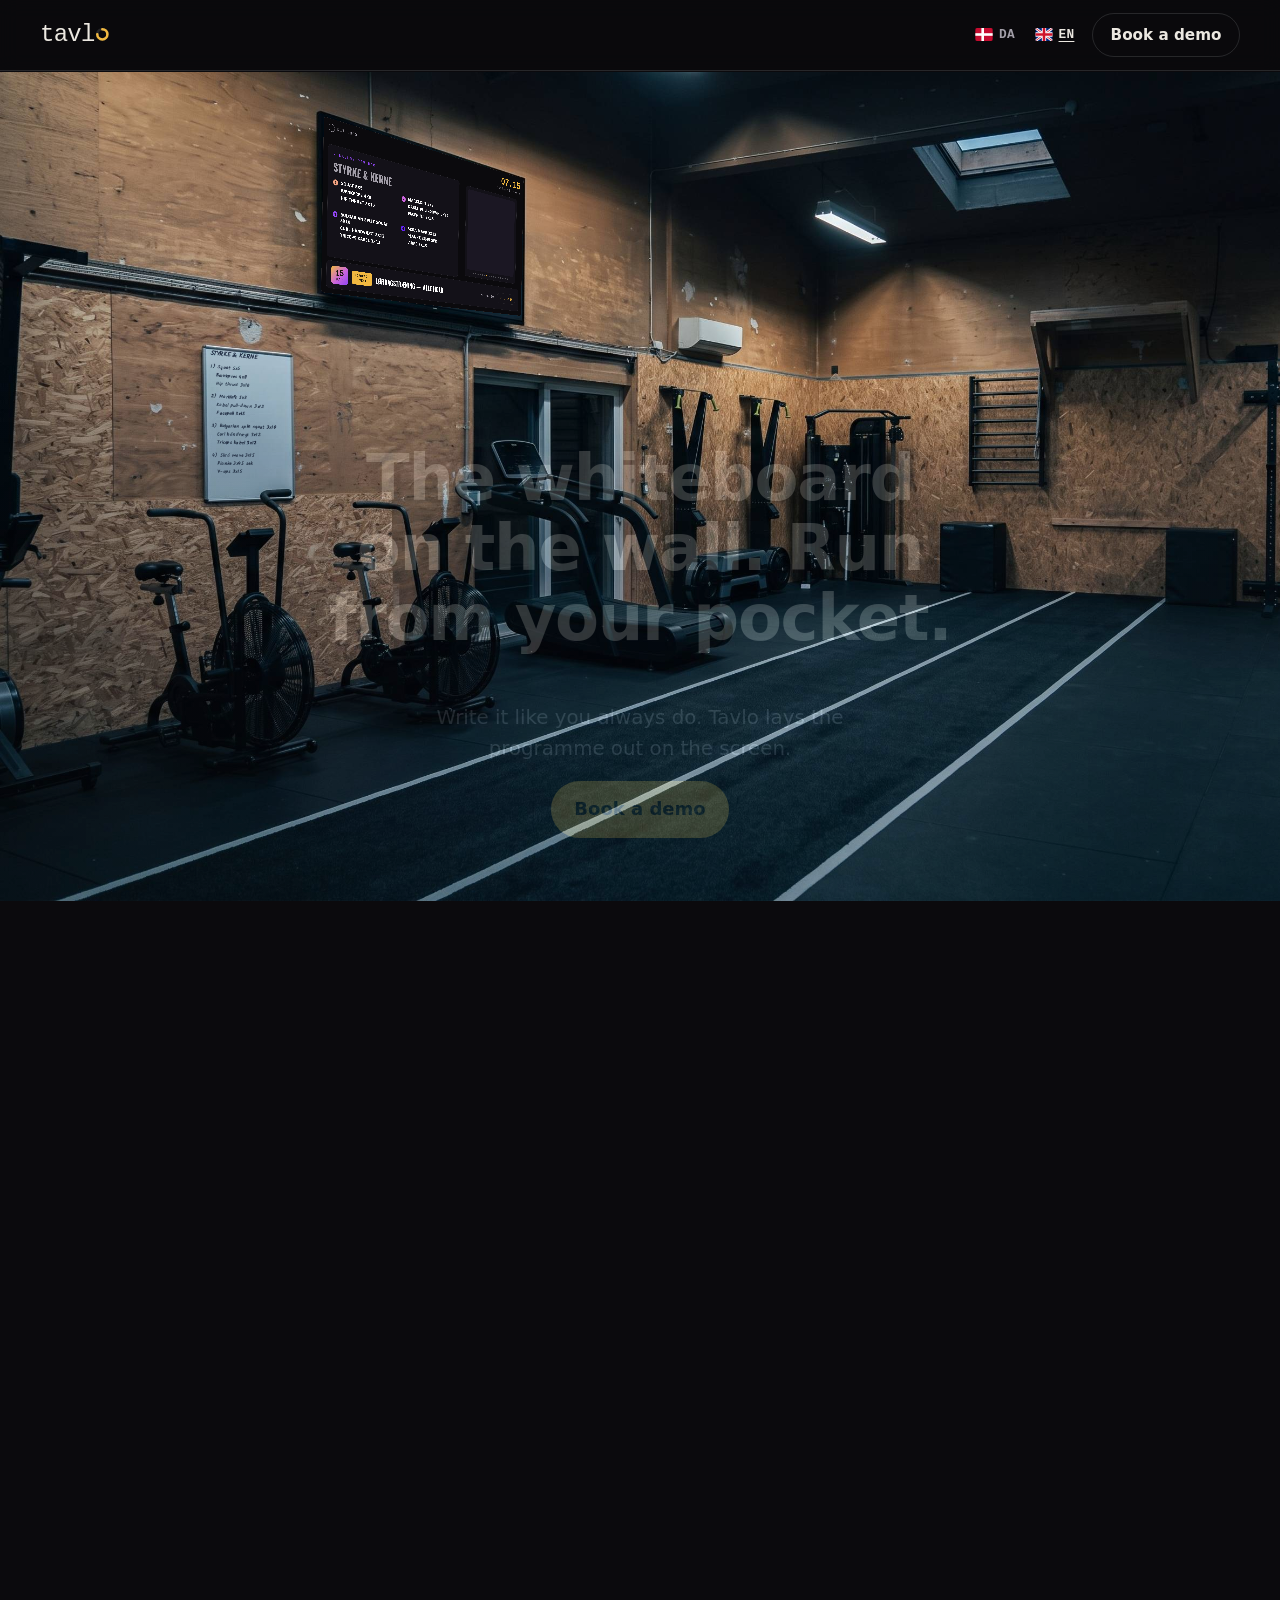
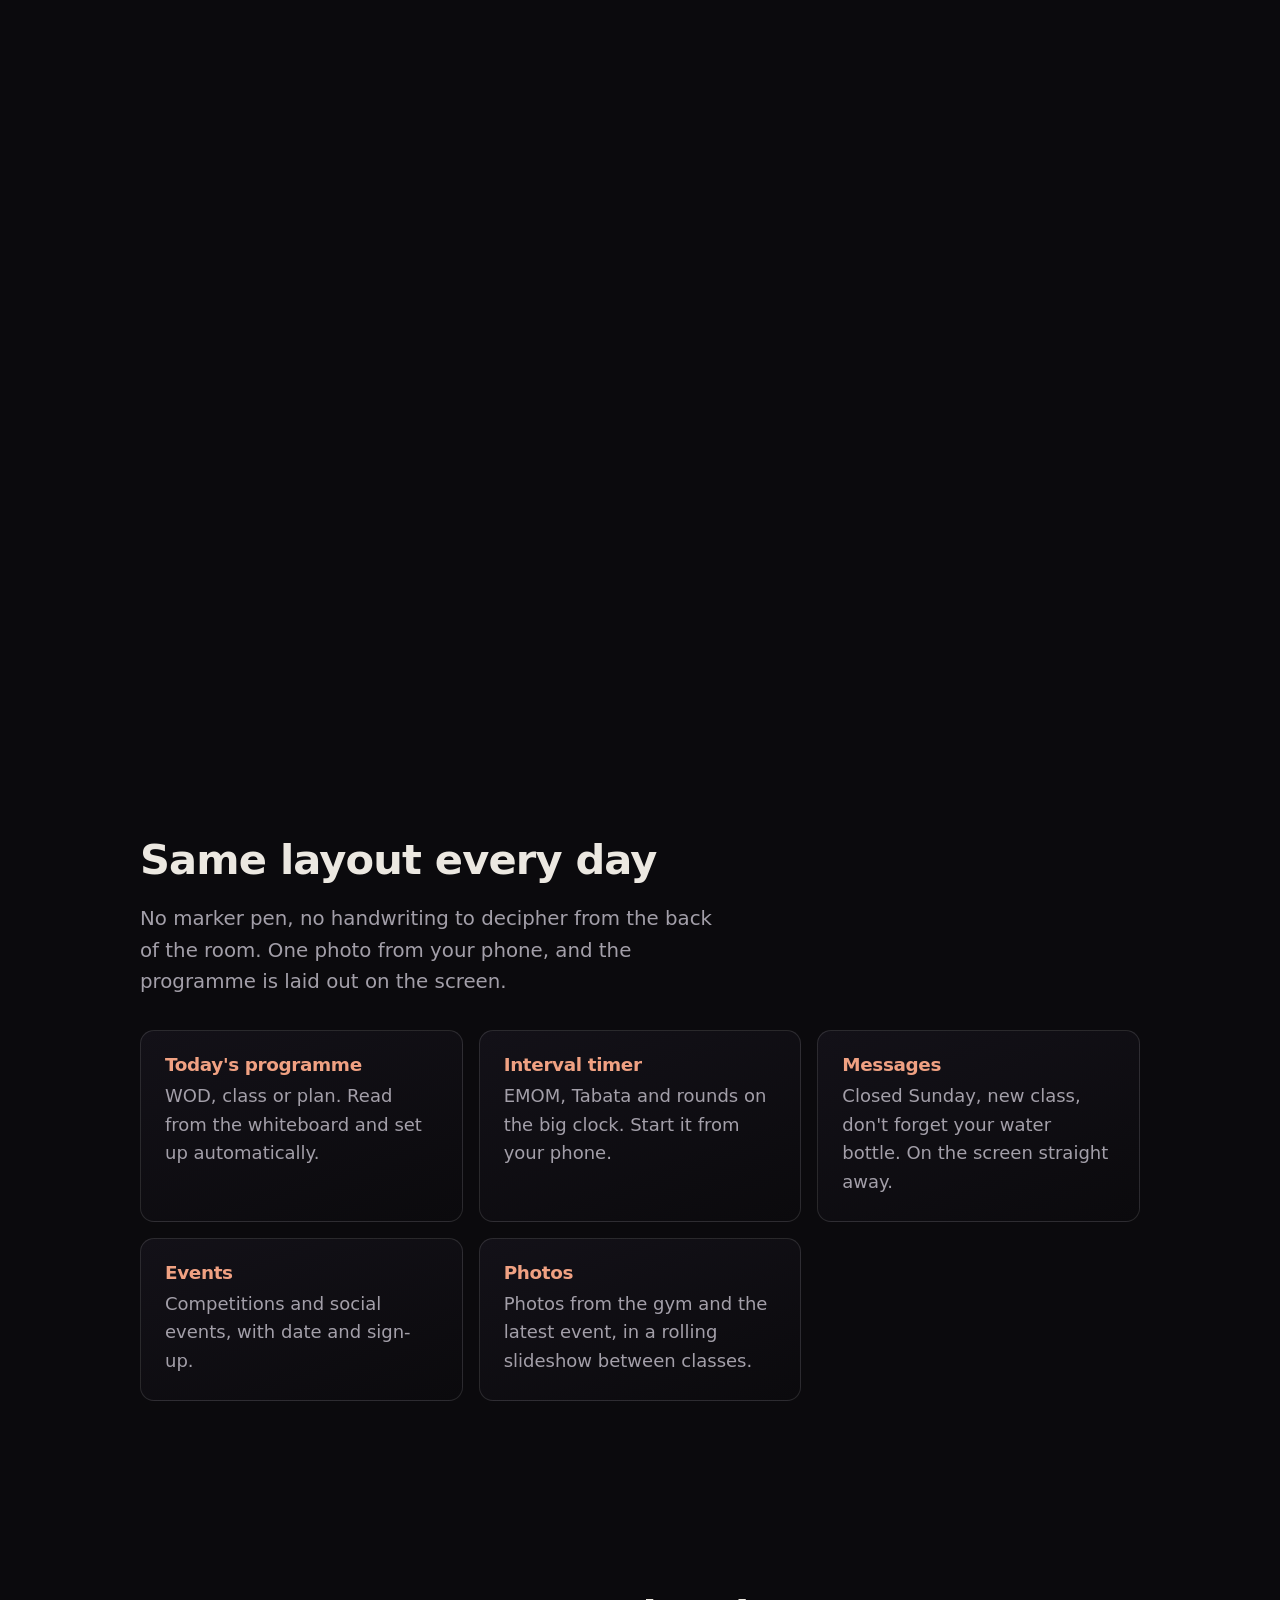
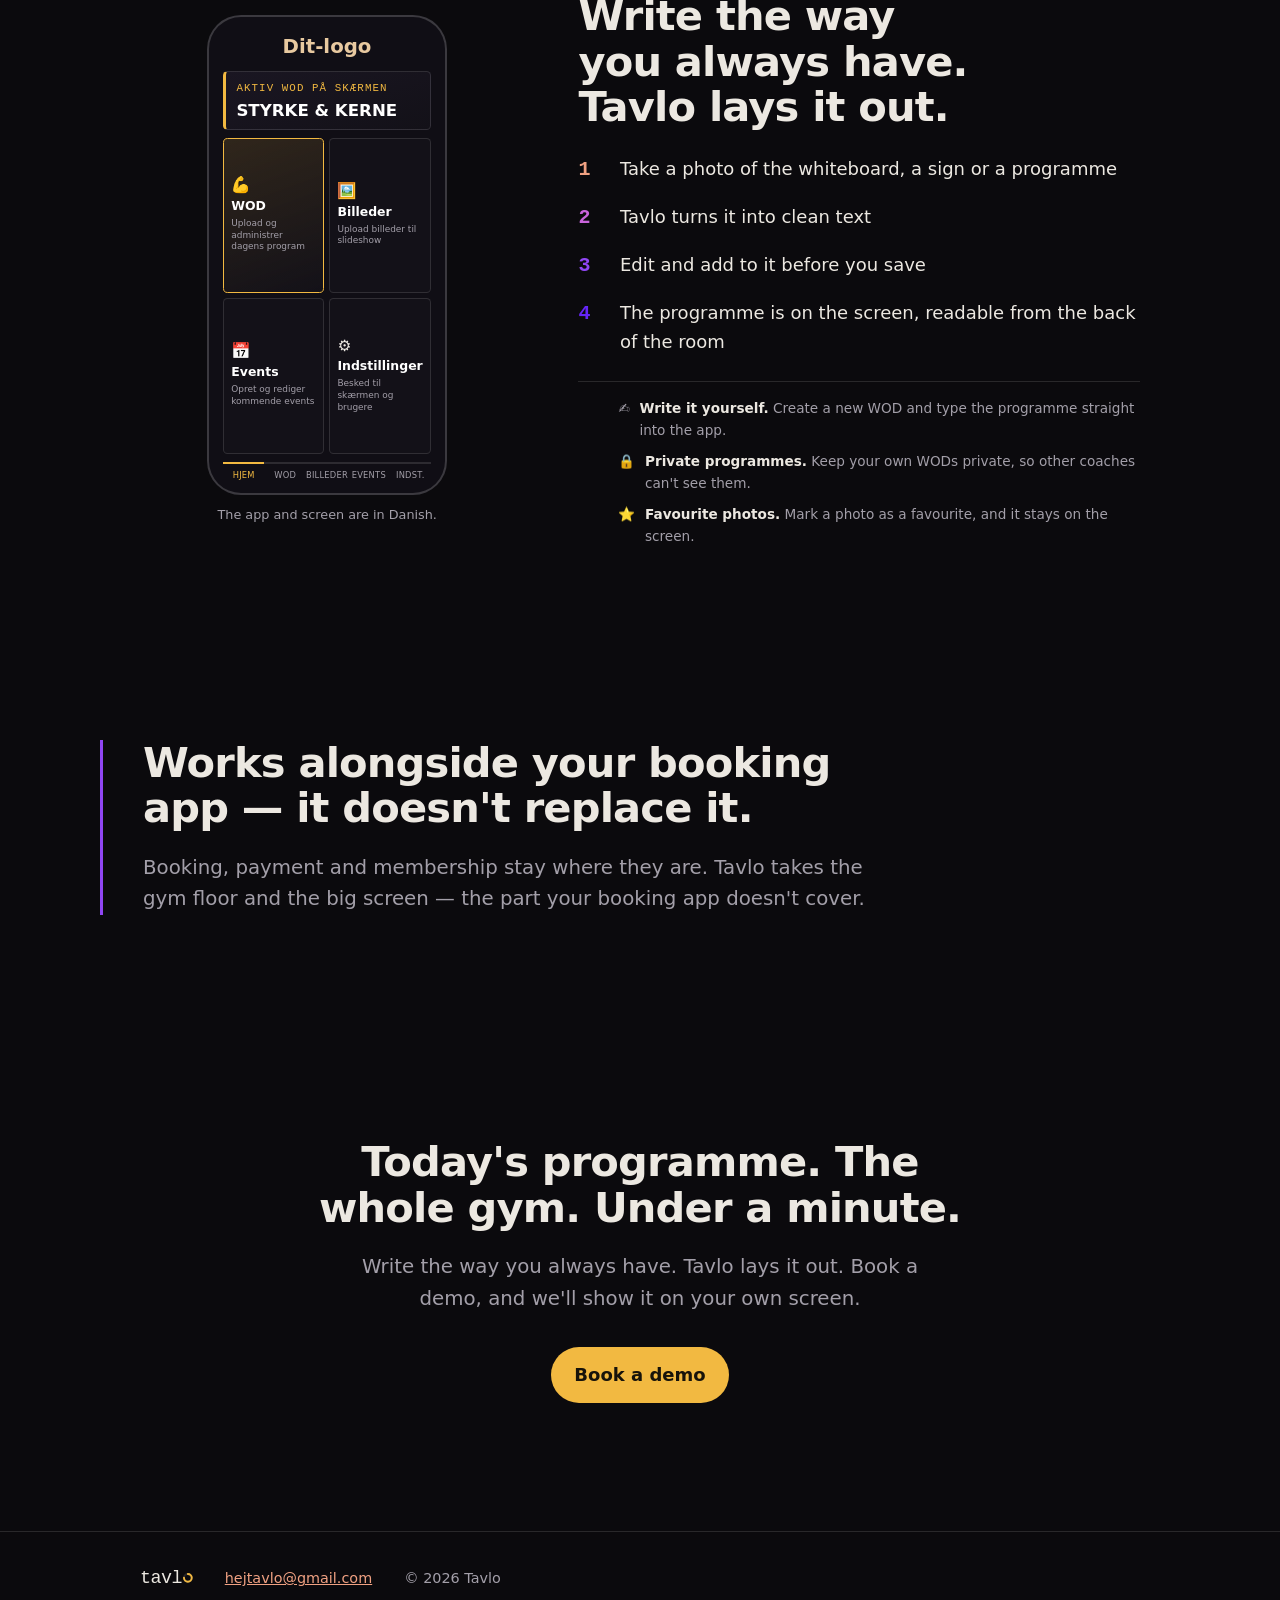
==== commit 746e5dcc: "Ny note: programmet skiftes fra mobilen, ogsaa fra ferien Noten handlede om besvaeret med at skrive " ====
--- a/en/index.html
+++ b/en/index.html
@@ -181,7 +181,7 @@
                fald-tilbagen staar den som almindelig tekst mellem telefonen og
                skaermen; med hero-on krydsfader den ind i det frie felt under
                tv'et og til hoejre for tavlen (se --note i js/main.js). -->
-          <p class="hero-seq__note" id="hero-note">No rewriting the board several times a day.</p>
+          <p class="hero-seq__note" id="hero-note">Change the programme from your phone — even on holiday.</p>
 
           <!-- SEND-BUE: telefon -> tv, mellem etape 2/3 og 4. Ren p-styret via JS
                (path/dashoffset/dot), ingen egen animation-timer — koerer derfor
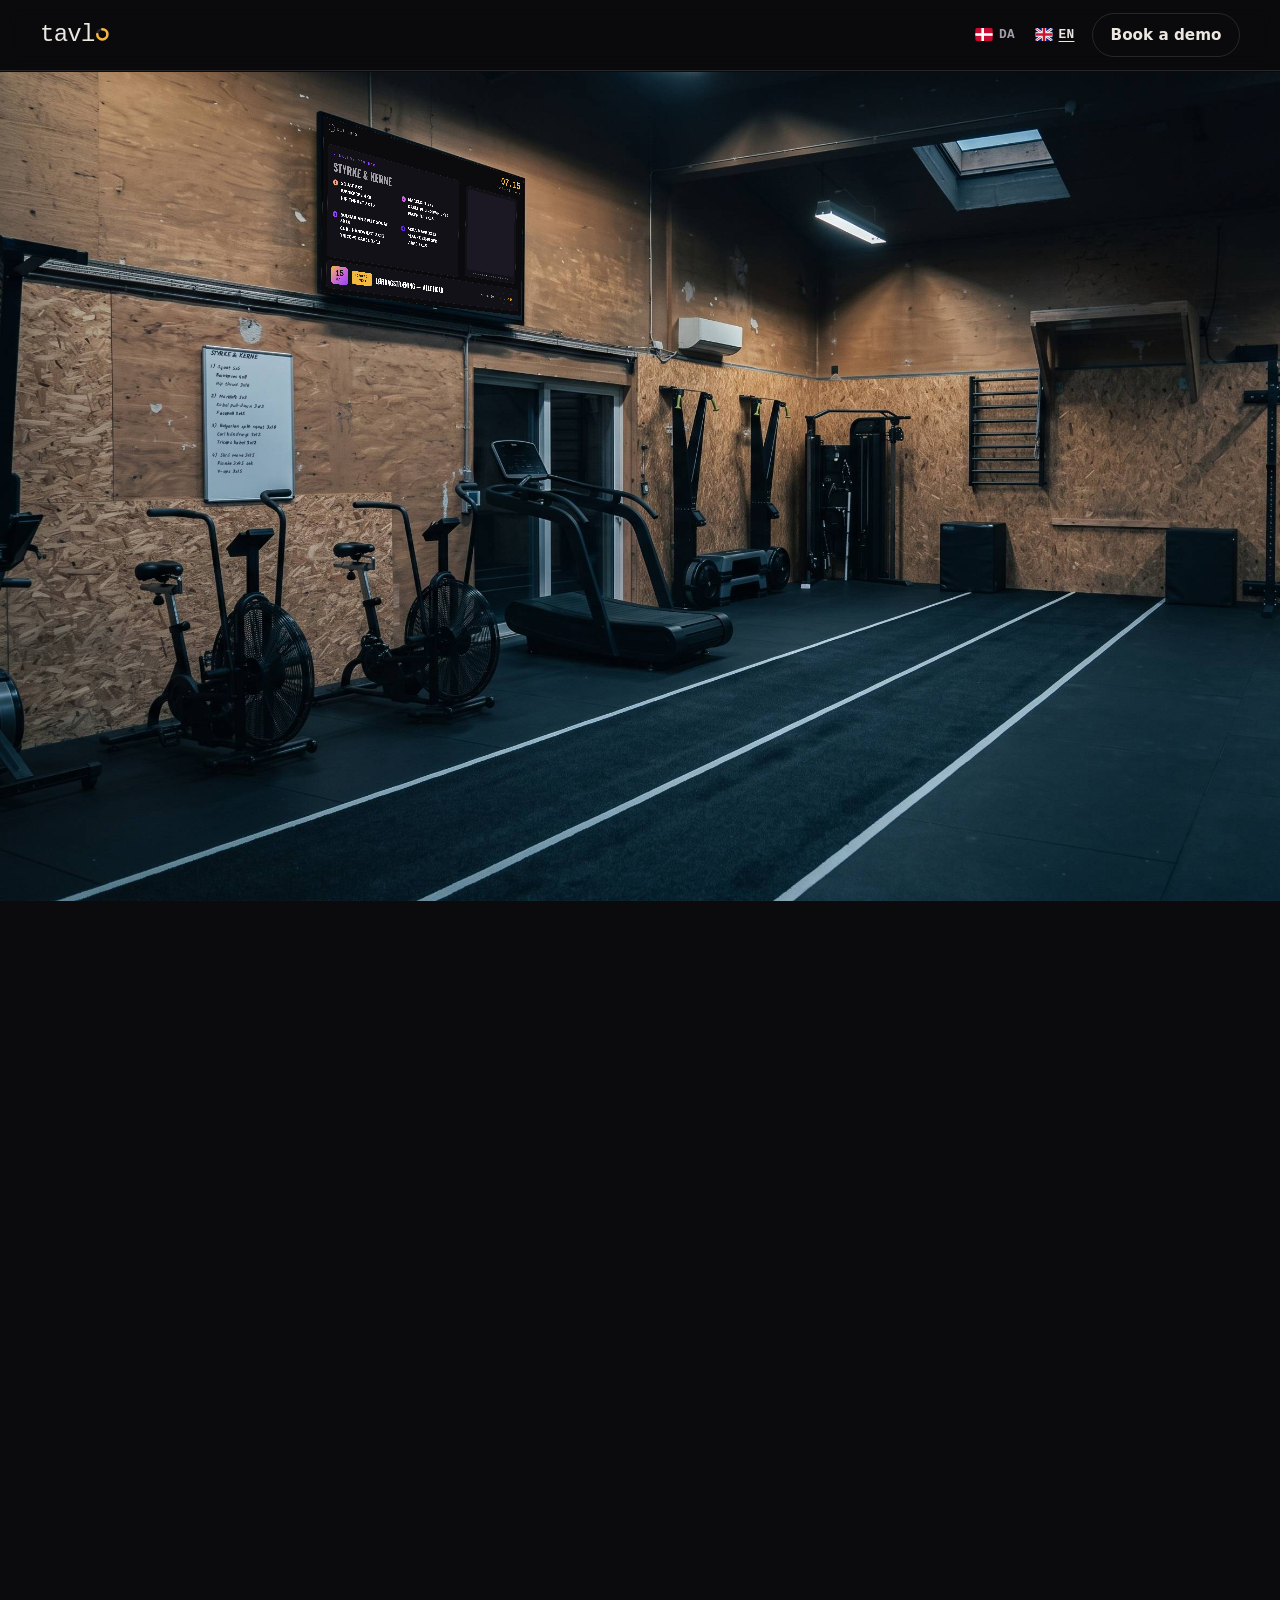
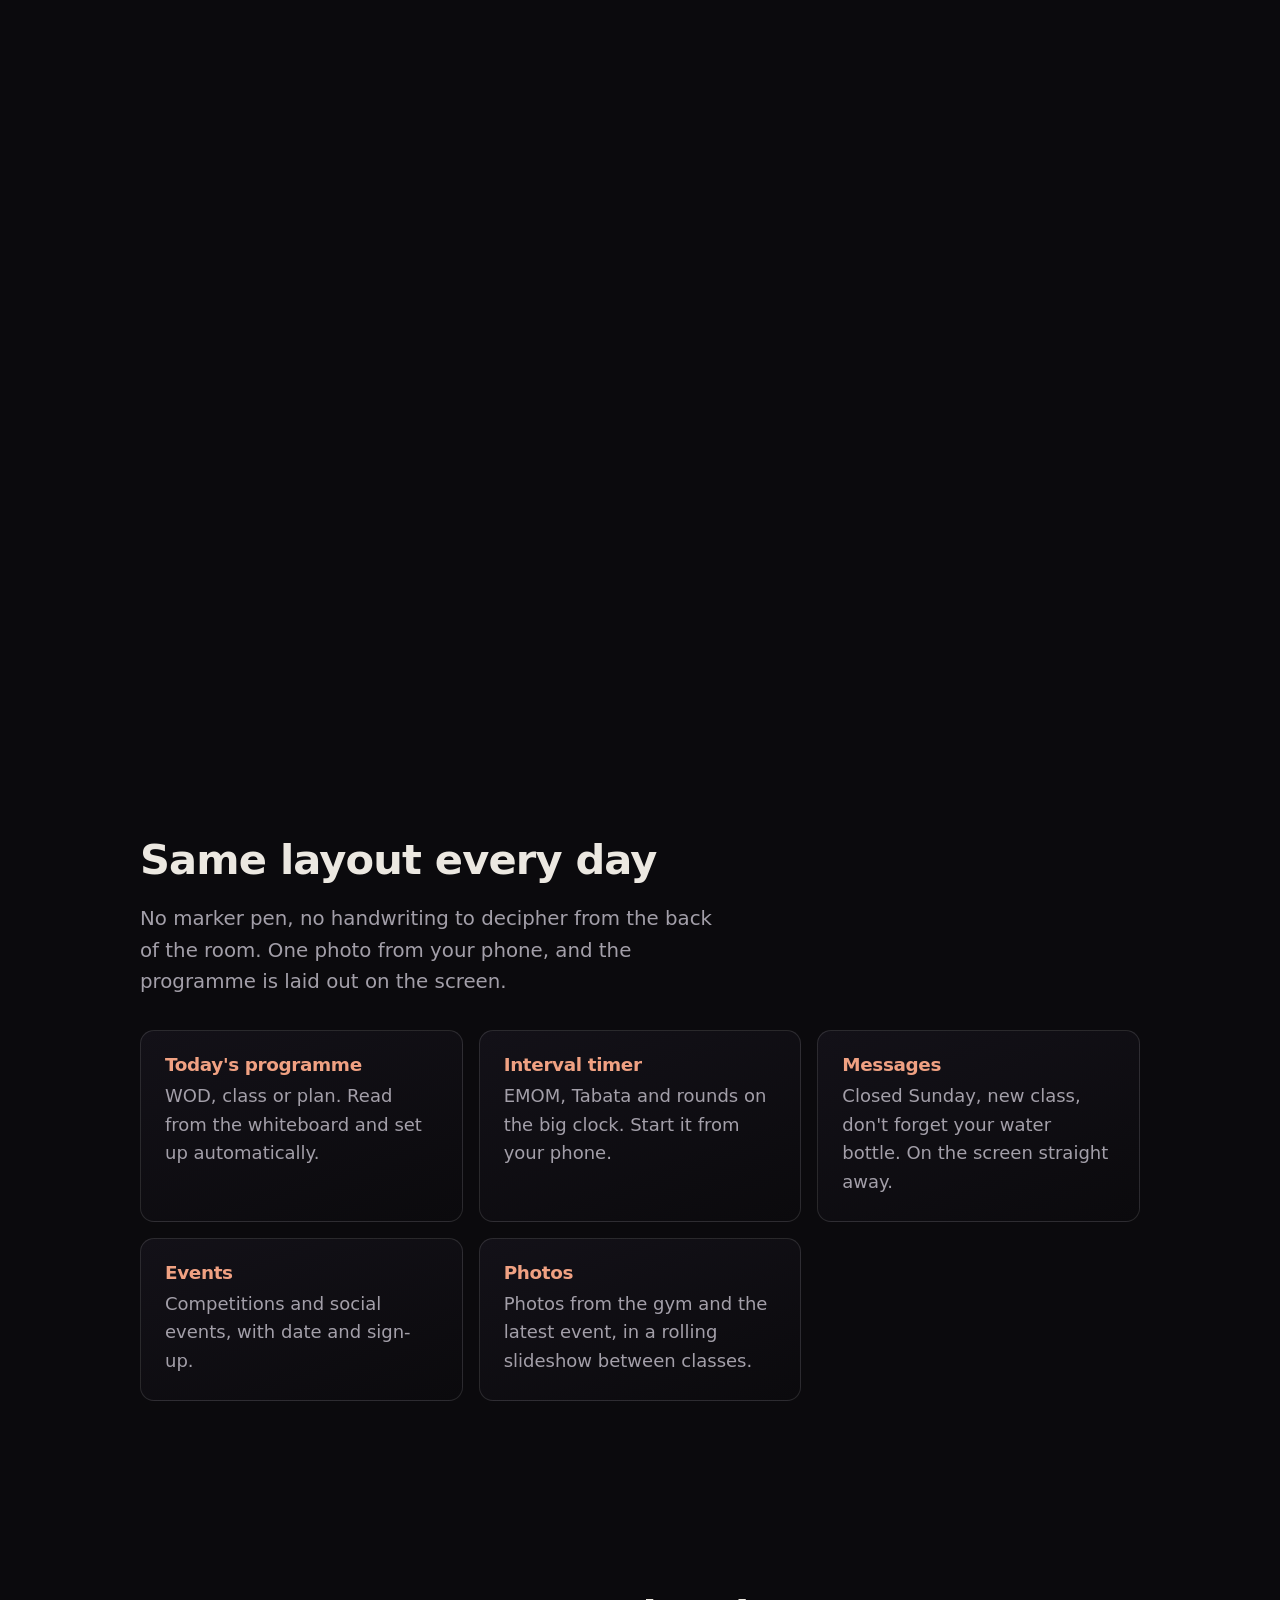
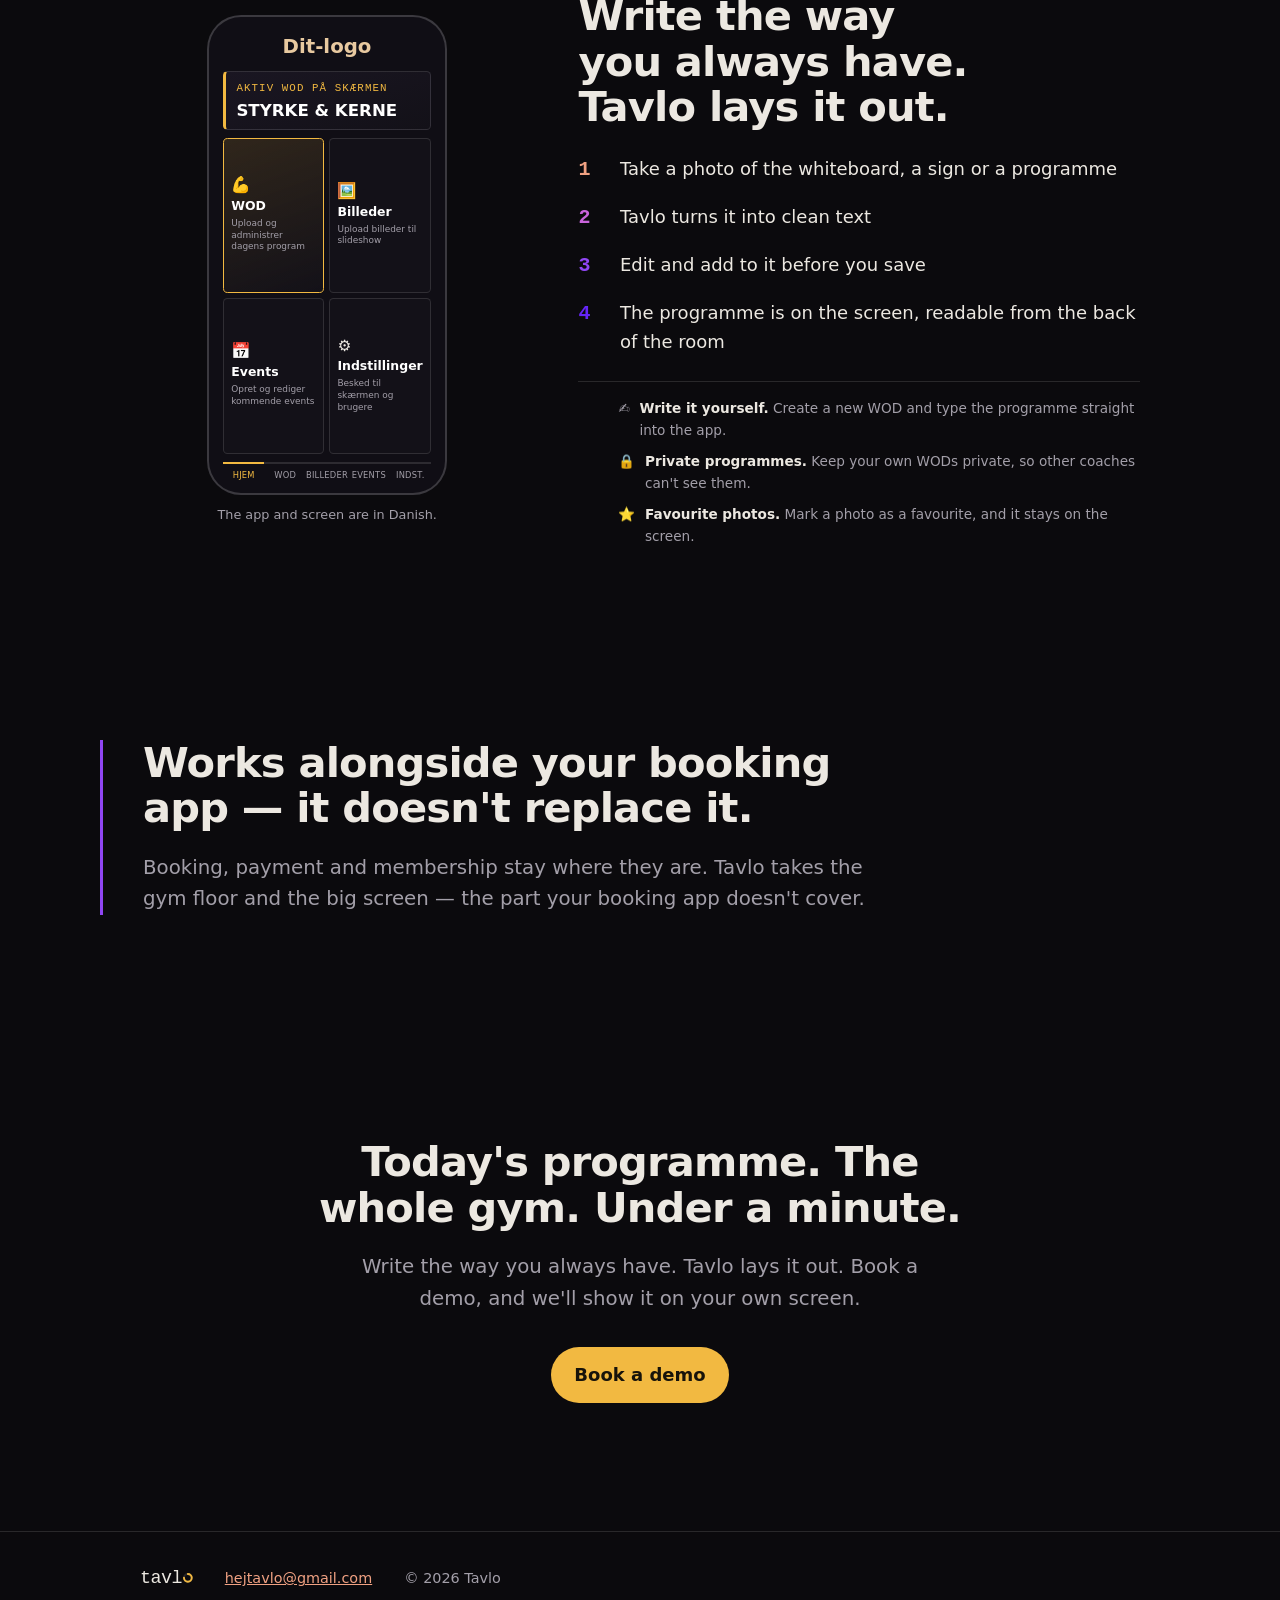
==== commit 6fa44182: "Send-buen gaar nu fra tavlen, og bogstaverne flyver med Buen gik fra telefonen til tv'et, men histor" ====
--- a/en/index.html
+++ b/en/index.html
@@ -38,7 +38,7 @@
 
   <main id="indhold">
 
-    <section id="hero" class="hero-seq" aria-label="From the phone to the big screen">
+    <section id="hero" class="hero-seq" aria-label="From the whiteboard to the big screen">
       <div class="hero-seq__track" data-hero-track>
         <div class="hero-seq__stage" data-hero-stage>
 
@@ -183,7 +183,7 @@
                tv'et og til hoejre for tavlen (se --note i js/main.js). -->
           <p class="hero-seq__note" id="hero-note">Change the programme from your phone — even on holiday.</p>
 
-          <!-- SEND-BUE: telefon -> tv, mellem etape 2/3 og 4. Ren p-styret via JS
+          <!-- SEND-BUE: TAVLE -> tv, mellem etape 2/3 og 4. Ren p-styret via JS
                (path/dashoffset/dot), ingen egen animation-timer — koerer derfor
                korrekt baglaens ved tilbage-scroll. Skjult uden hero-on. -->
           <svg class="hero-send" data-hero-send aria-hidden="true">
@@ -200,7 +200,15 @@
               </filter>
             </defs>
             <path class="hero-send__path" data-send-path></path>
-            <circle class="hero-send__dot" data-send-dot r="5"></circle>
+            <!-- Bogstaverne der letter fra tavlen og flyver ind i skaermen.
+                 Rent pynt — SVG'en er aria-hidden, og programmet staar som
+                 rigtig tekst i dashboardet. Position saettes af js/main.js. -->
+            <text class="hero-send__glyph" data-send-glyph>S</text>
+            <text class="hero-send__glyph" data-send-glyph>T</text>
+            <text class="hero-send__glyph" data-send-glyph>Y</text>
+            <text class="hero-send__glyph" data-send-glyph>R</text>
+            <text class="hero-send__glyph" data-send-glyph>K</text>
+            <text class="hero-send__glyph" data-send-glyph>E</text>
           </svg>
 
           <!-- Del A: overskrift + CTA — synlig oven paa rummet fra start. -->
--- a/css/style.css
+++ b/css/style.css
@@ -295,26 +295,18 @@
 html.hero-on .hero-seq__copy.copy-hidden { pointer-events: none; }
 
 /* --- Noten hen over overfoerslen ---
-   Sidder i det frie felt mellem tv'ets underkant og telefonens overkant (maalt
-   ved 390 og 1920: ca. 31-41 % af stagens hoejde begge steder). Egen moerk
-   plade bag teksten, fordi den ellers staar paa lys kryds-finér — kontrasten
-   kan ikke garanteres mod fotoet. --note styres af js/main.js. */
+   left/top/width saettes af js/main.js (placeNote): til hoejre for tavlen,
+   under tv'et. De to ligger vidt forskellige steder alt efter skaermbredde,
+   saa faste procenter rammer kun én bredde. Egen moerk plade bag teksten,
+   fordi den ellers staar paa lys kryds-finér — kontrasten kan ikke garanteres
+   mod fotoet. --note styrer opaciteten. */
 html.hero-on .hero-seq__note {
-  position: absolute; top: 33%; left: 50%; transform: translateX(-50%);
-  width: min(32ch, 62%); max-width: none; z-index: 5;
+  position: absolute; max-width: none; z-index: 5;
   margin: 0; padding: 0.7rem 0.95rem;
   background: rgba(11, 10, 13, 0.82); backdrop-filter: blur(8px);
   border: 1px solid var(--line); border-radius: 12px;
   font-size: clamp(0.95rem, 0.9rem + 0.25vw, 1.1rem); line-height: 1.35;
   opacity: var(--note, 0); pointer-events: none;
-}
-@media (max-width: 640px) {
-  /* Tavlen ligger i venstre side her — noten rykker til hoejre for den, saa
-     den hverken daekker tavlen eller tv'et. */
-  html.hero-on .hero-seq__note {
-    top: 31%; left: auto; right: 4%; transform: none;
-    width: min(22ch, 62%); text-align: right;
-  }
 }
 html.hero-on .hero-seq:focus-within .hero-seq__copy,
 .hero-seq:focus-within .hero-seq__copy { opacity: 1; pointer-events: auto; }
@@ -472,7 +464,7 @@
   opacity: var(--send-glow, 0);
 }
 
-/* -- send-buen: telefon -> tv. Ren p-drevet, ingen egen timer, saa tilbage-
+/* -- send-buen: TAVLE -> tv. Ren p-drevet, ingen egen timer, saa tilbage-
    scroll bare koerer den samme kurve baglaens. Skjult uden hero-on/JS. -- */
 .hero-send { display: none; }
 html.hero-on .hero-send {
@@ -481,7 +473,17 @@
   opacity: var(--send-opacity, 0);
 }
 .hero-send__path { fill: none; stroke: url(#send-grad); stroke-width: 3; stroke-linecap: round; filter: url(#send-glow); }
-.hero-send__dot { fill: #fff; filter: url(#send-glow); }
+/* Bogstaverne der flyver fra tavlen til skaermen: samme haandskrift som paa
+   tavlen. LYSE, ikke gradient-farvede — de flyver hen over lys kryds-finér og
+   moerkt gulv, og send-gradientens viola forsvinder begge steder. Gloeden
+   goer dem laesbare uanset hvad de passerer. Position og opacitet saettes pr.
+   frame af js/main.js. */
+.hero-send__glyph {
+  font-family: "Kalam", cursive; font-weight: 700; font-size: 30px;
+  fill: #fff; text-anchor: middle; dominant-baseline: middle;
+  filter: url(#send-glow);
+}
+@media (max-width: 640px) { .hero-send__glyph { font-size: 18px; } }
 html.hero-on .hero-scene__screen {
   box-shadow: 0 0 calc(var(--send-flash, 0) * 70px) calc(var(--send-flash, 0) * 12px) rgba(202, 100, 220, calc(var(--send-flash, 0) * 0.9));
 }
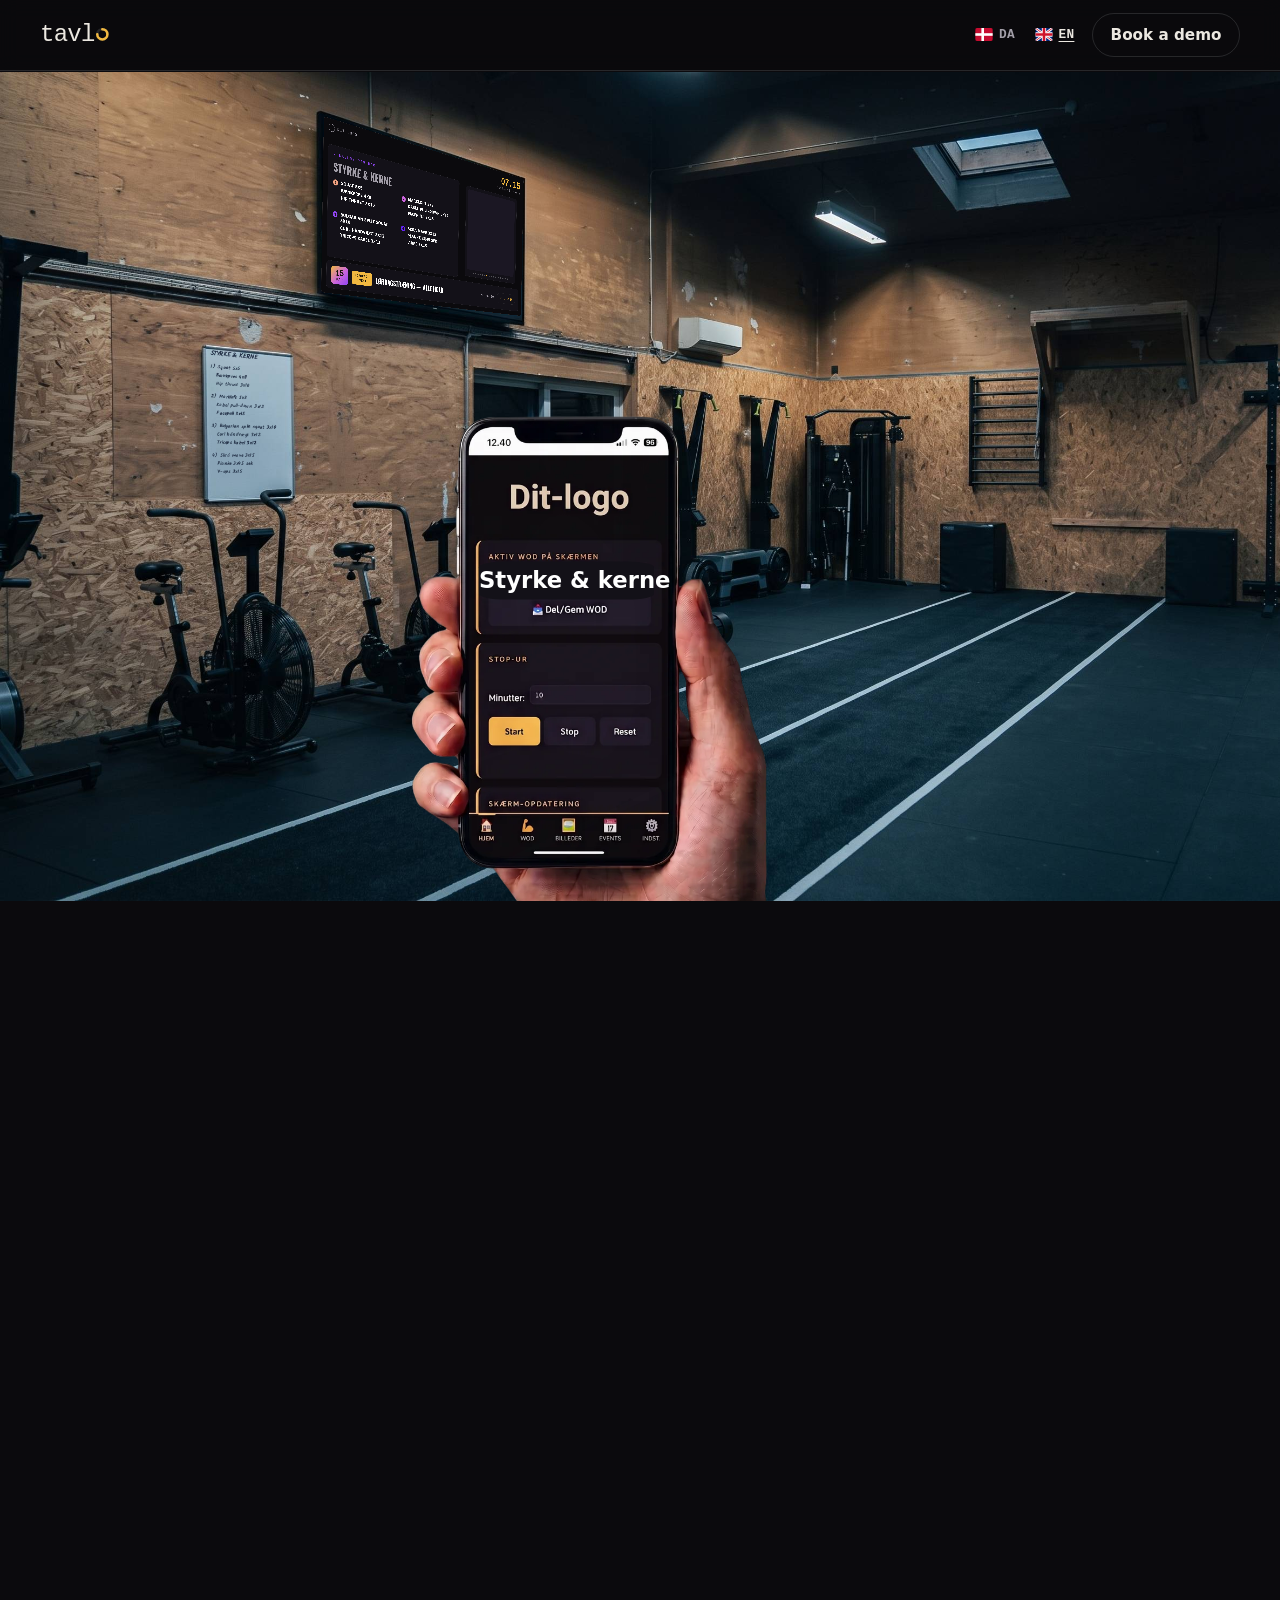
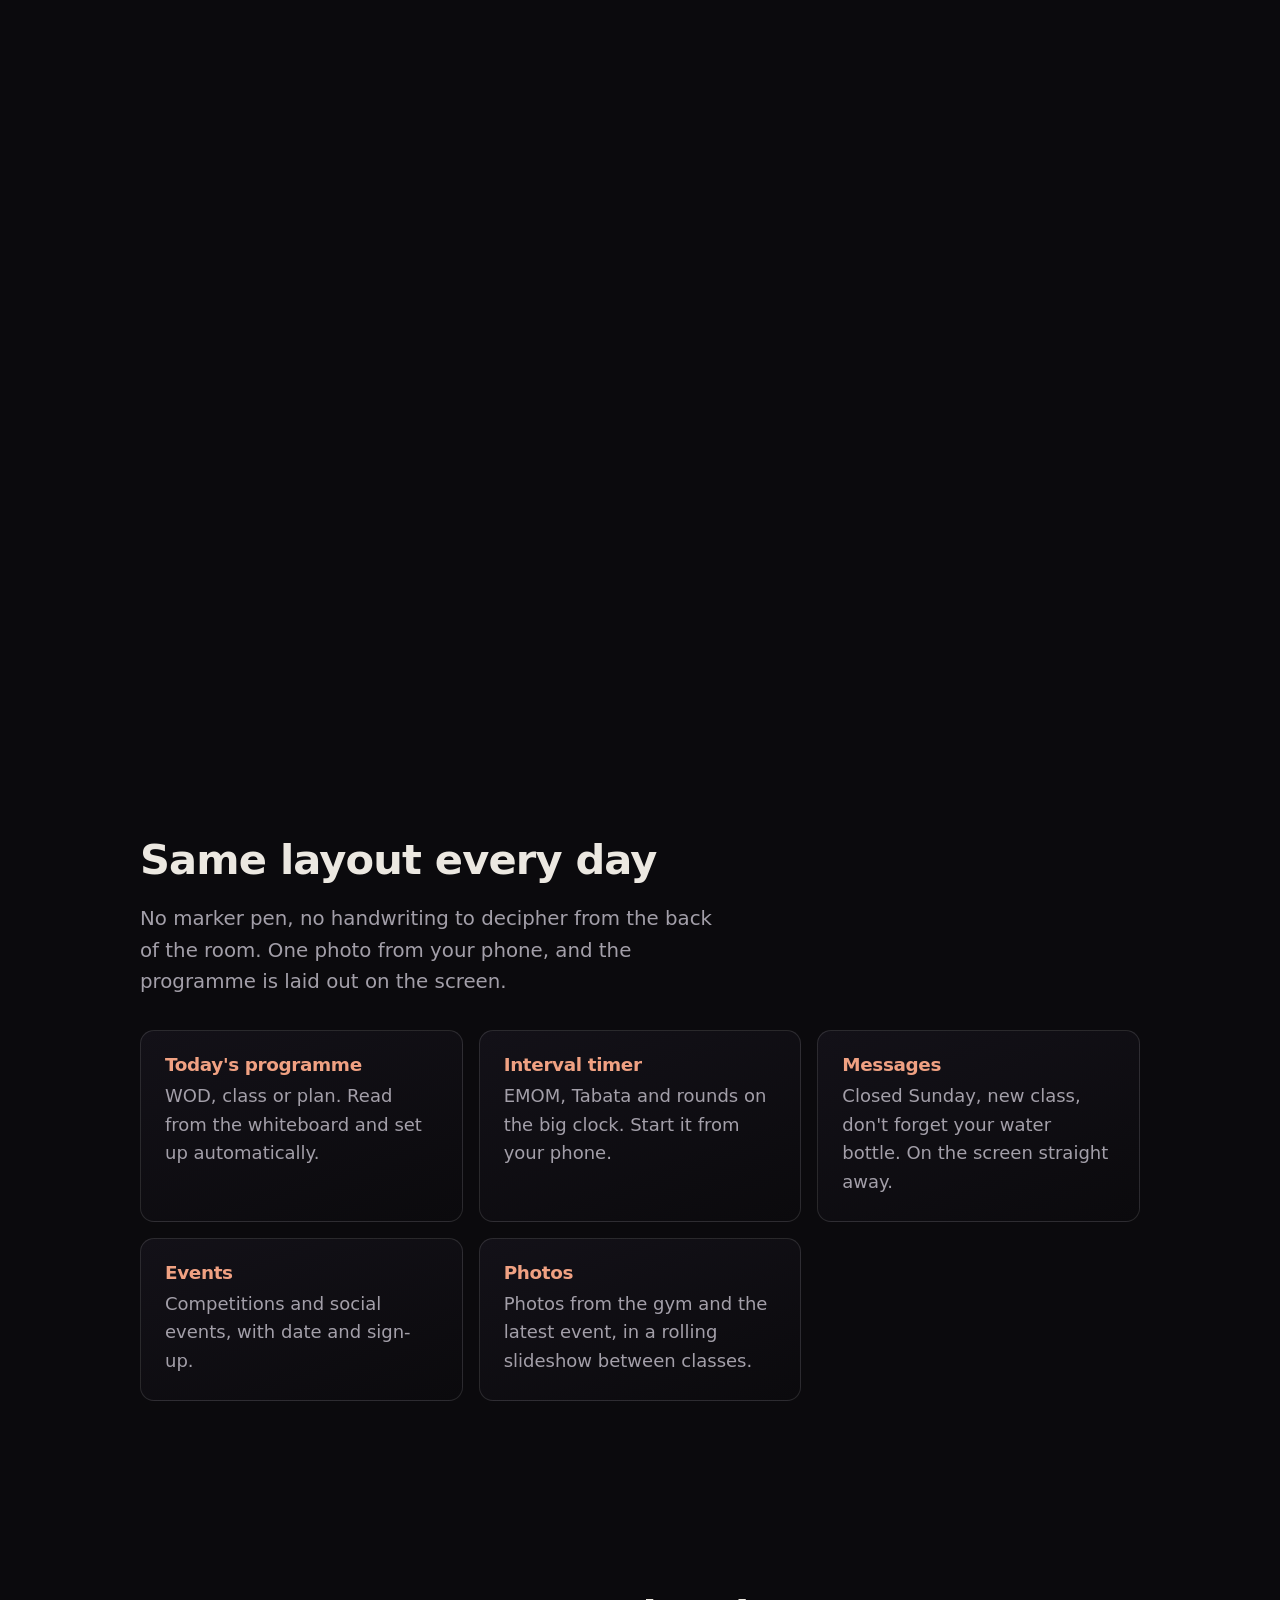
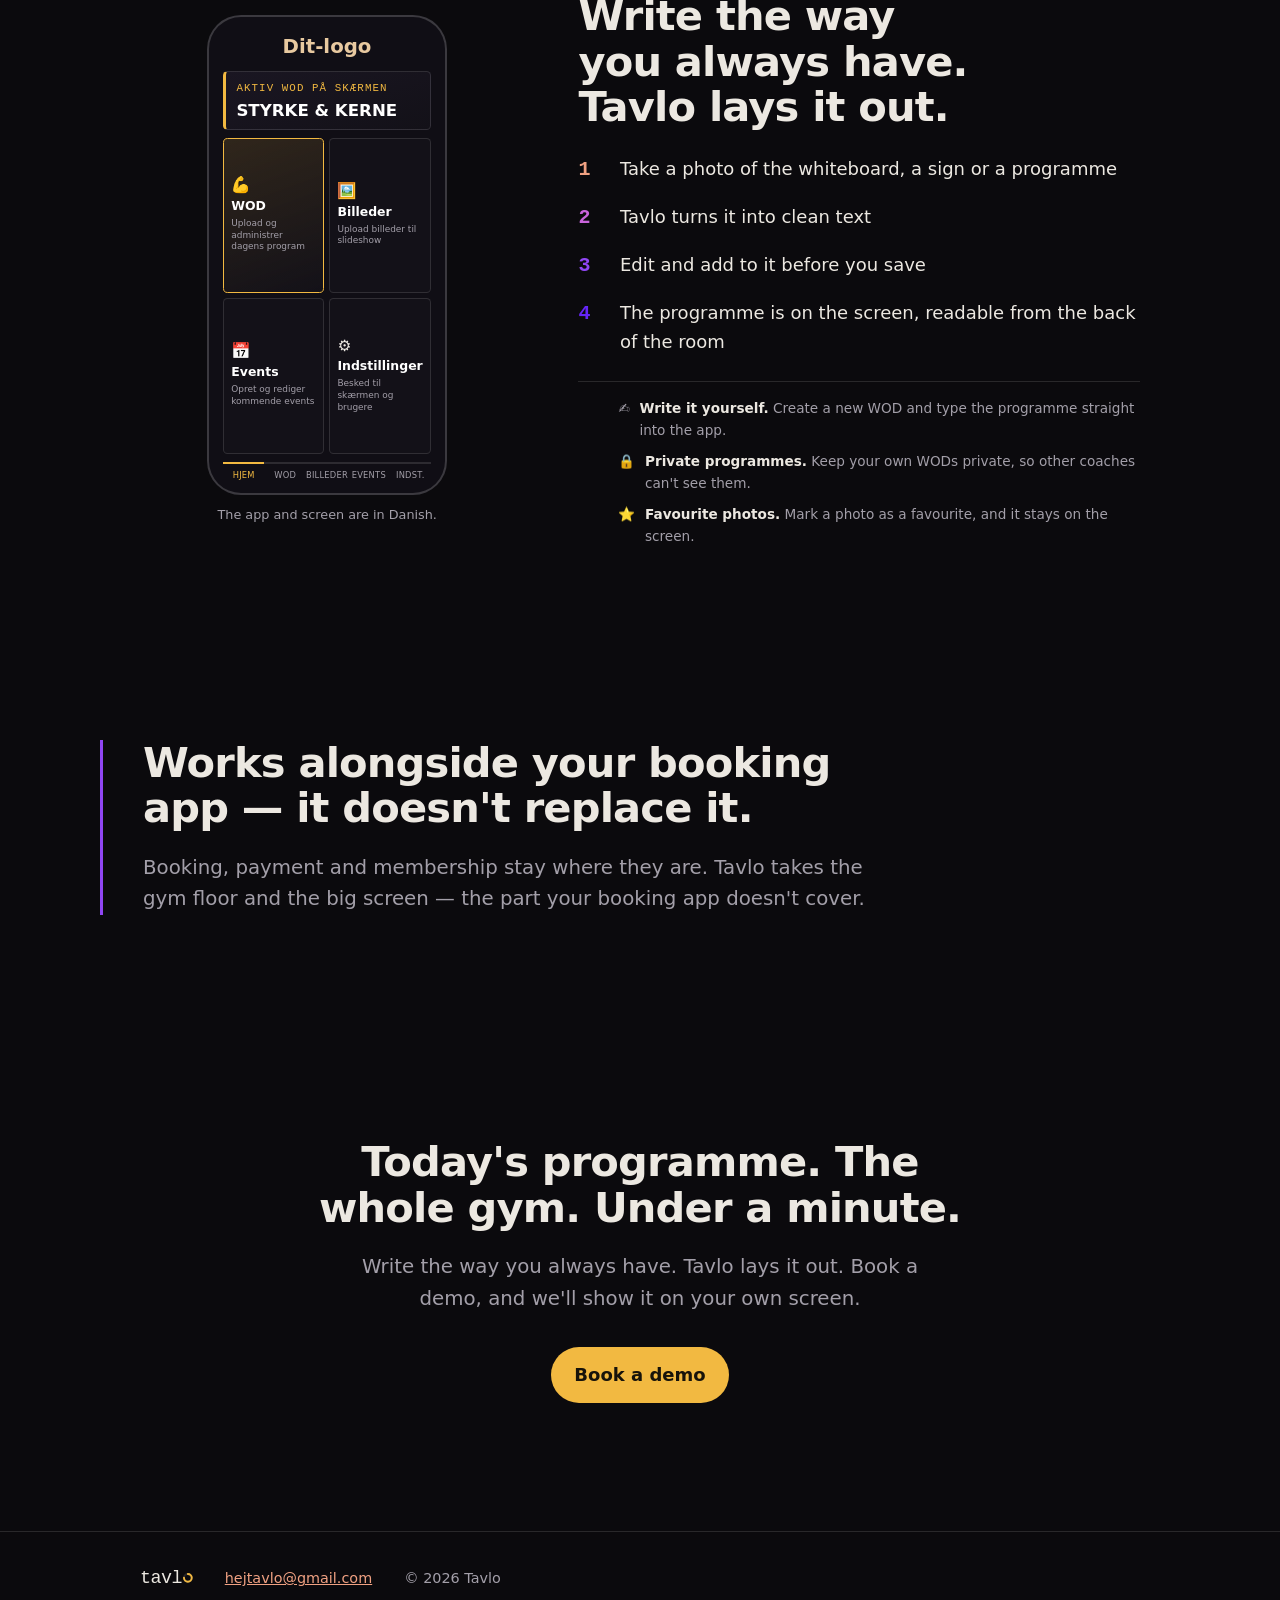
==== commit 2eb3e7d3: "Ny note-tekst og langsommere bogstav-flugt Noten handler nu om at skifte tavlen ud: "Skift whiteboar" ====
--- a/en/index.html
+++ b/en/index.html
@@ -181,7 +181,7 @@
                fald-tilbagen staar den som almindelig tekst mellem telefonen og
                skaermen; med hero-on krydsfader den ind i det frie felt under
                tv'et og til hoejre for tavlen (se --note i js/main.js). -->
-          <p class="hero-seq__note" id="hero-note">Change the programme from your phone — even on holiday.</p>
+          <p class="hero-seq__note" id="hero-note">Swap the whiteboard for a screen everyone can read.</p>
 
           <!-- SEND-BUE: TAVLE -> tv, mellem etape 2/3 og 4. Ren p-styret via JS
                (path/dashoffset/dot), ingen egen animation-timer — koerer derfor
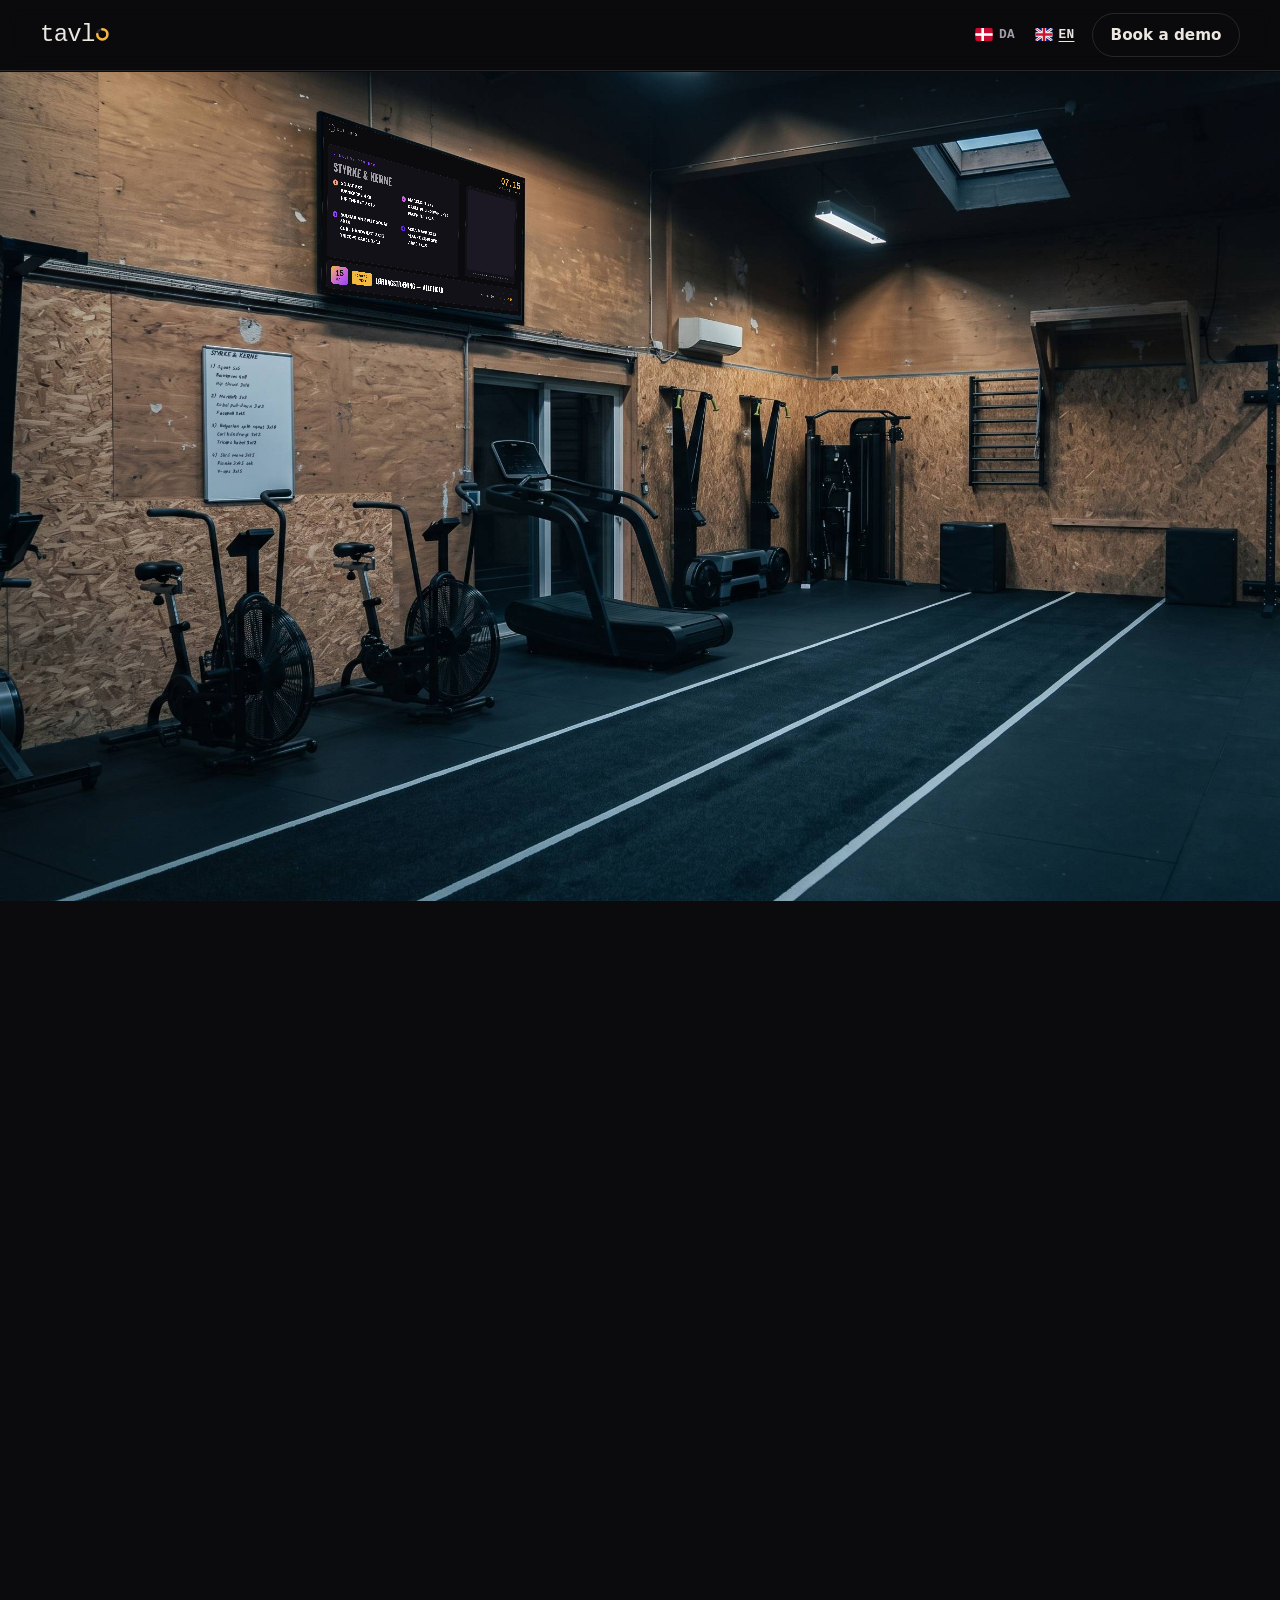
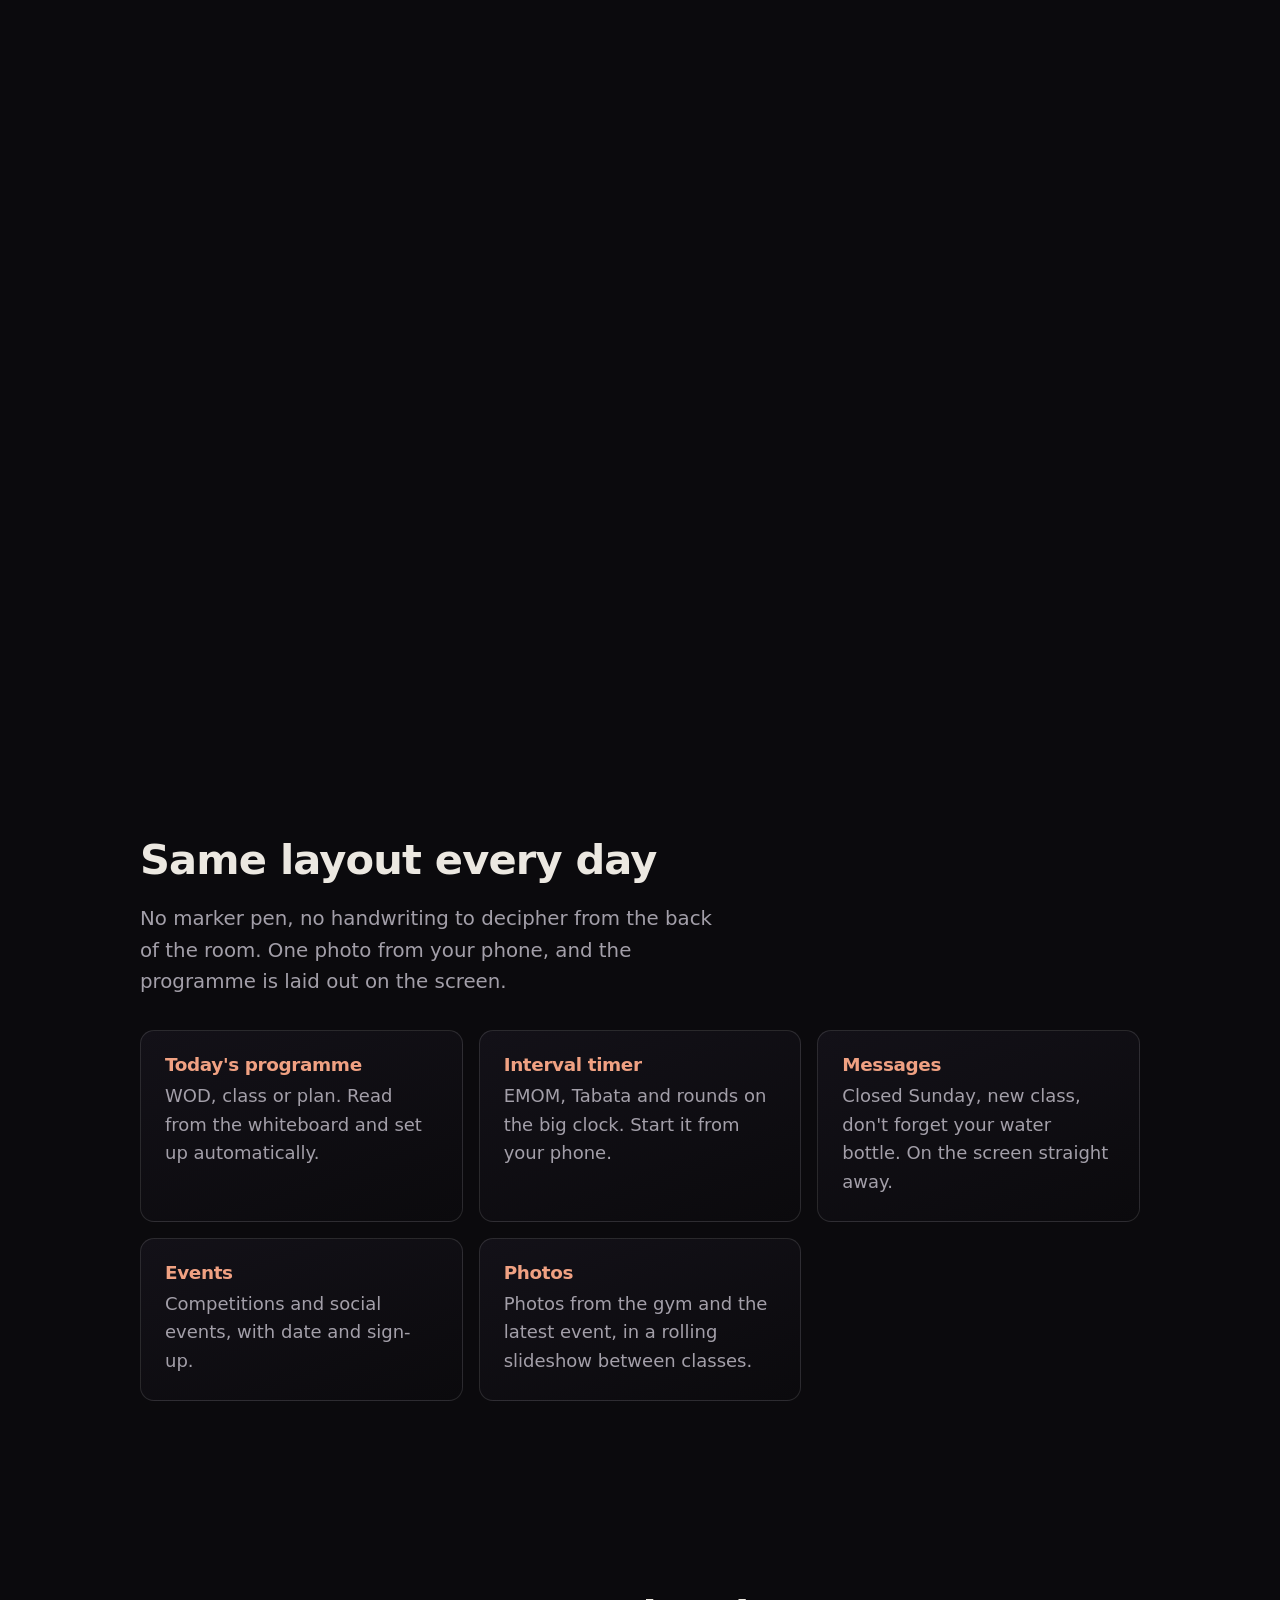
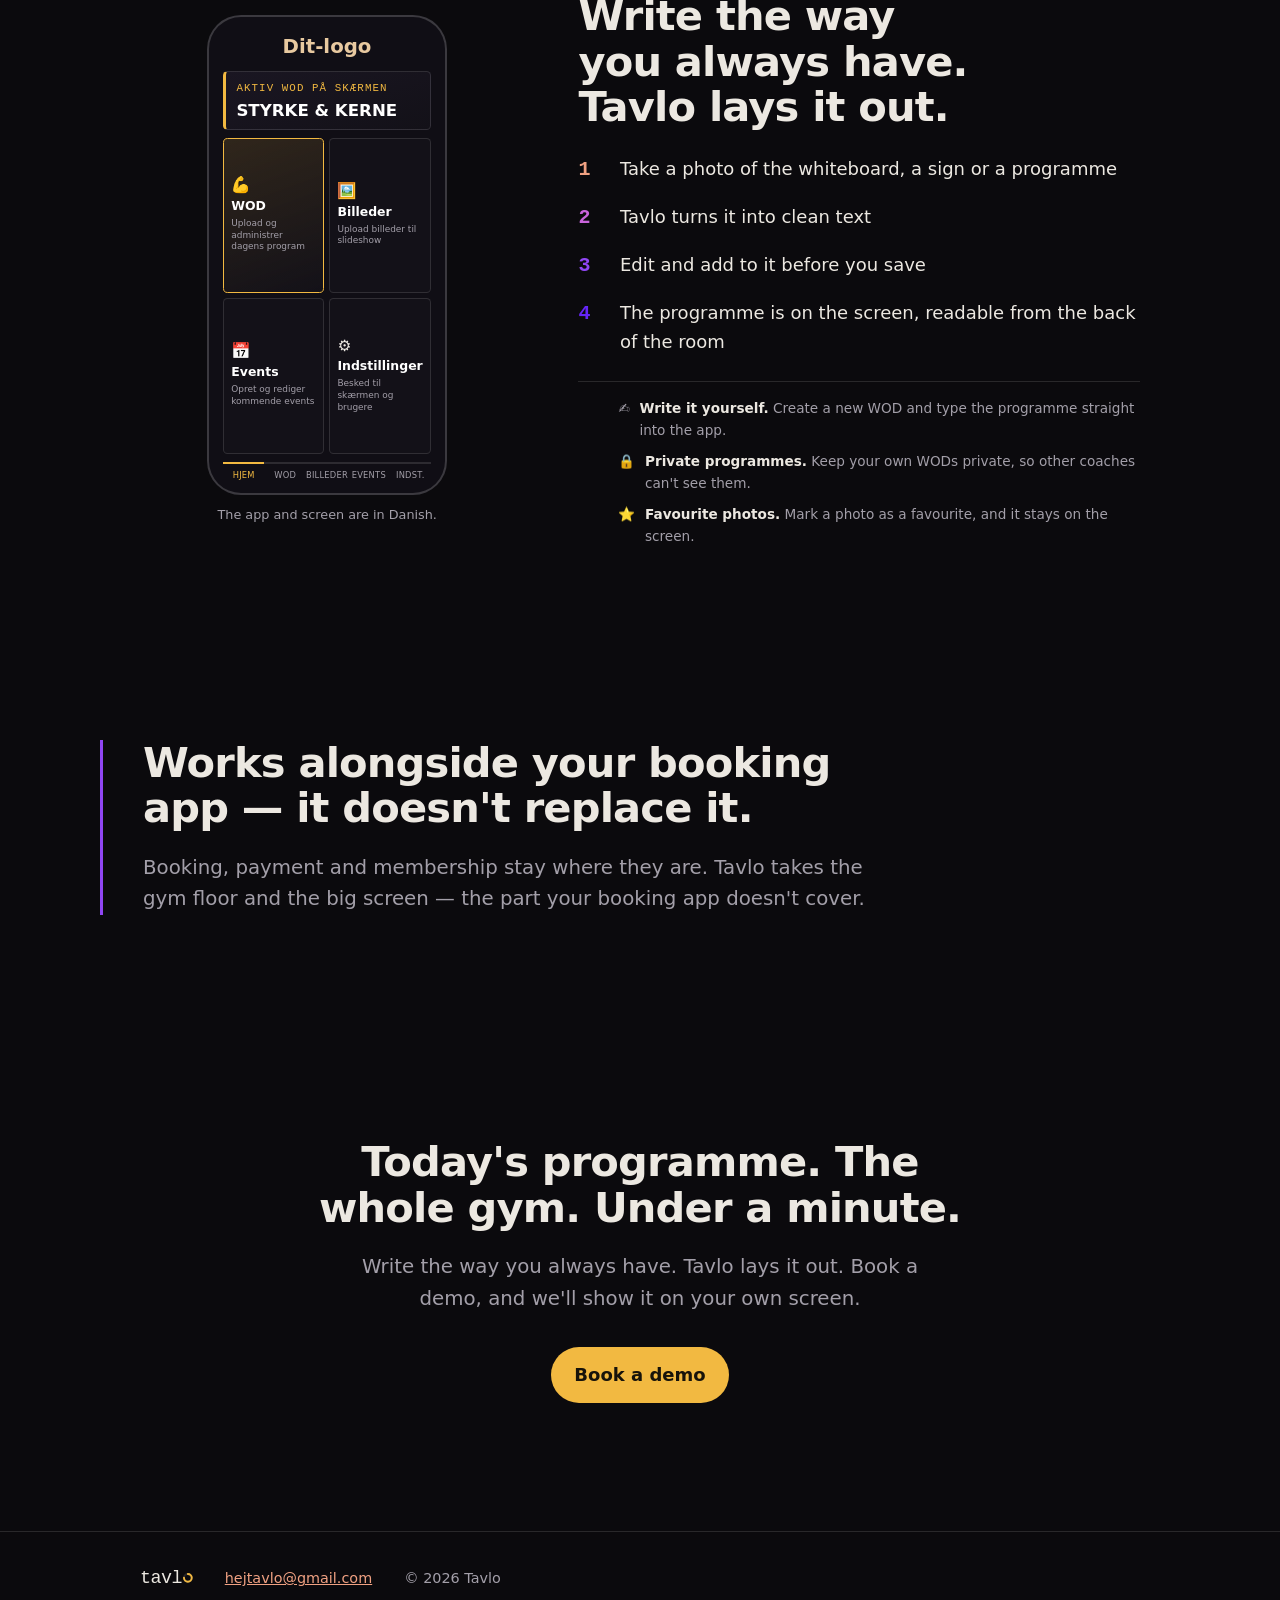
==== commit 631fa85c: "Ny note-tekst og rettet positionering: supplement, ikke erstatning Ejeren har oplyst at kernen i vae" ====
--- a/en/index.html
+++ b/en/index.html
@@ -181,7 +181,7 @@
                fald-tilbagen staar den som almindelig tekst mellem telefonen og
                skaermen; med hero-on krydsfader den ind i det frie felt under
                tv'et og til hoejre for tavlen (se --note i js/main.js). -->
-          <p class="hero-seq__note" id="hero-note">Swap the whiteboard for a screen everyone can read.</p>
+          <p class="hero-seq__note" id="hero-note">No rewriting the board for every programme through the day.</p>
 
           <!-- SEND-BUE: TAVLE -> tv, mellem etape 2/3 og 4. Ren p-styret via JS
                (path/dashoffset/dot), ingen egen animation-timer — koerer derfor
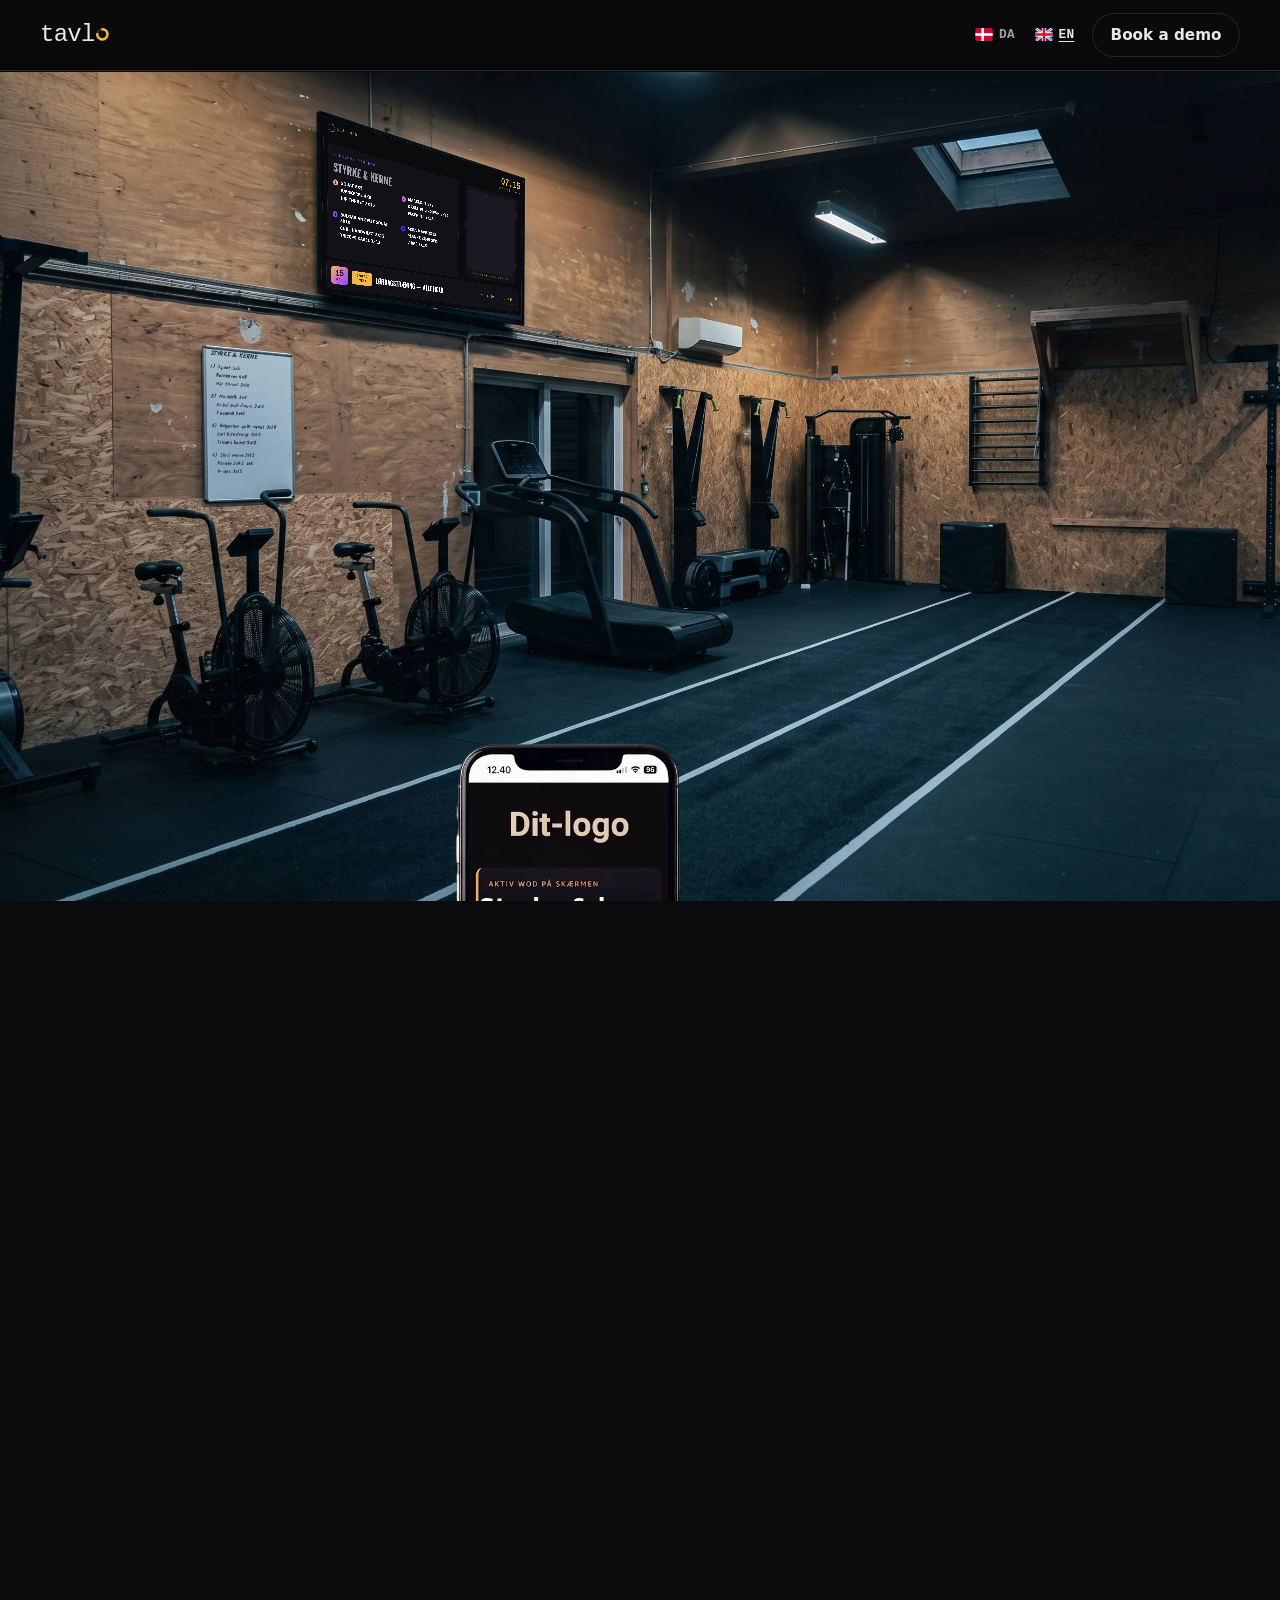
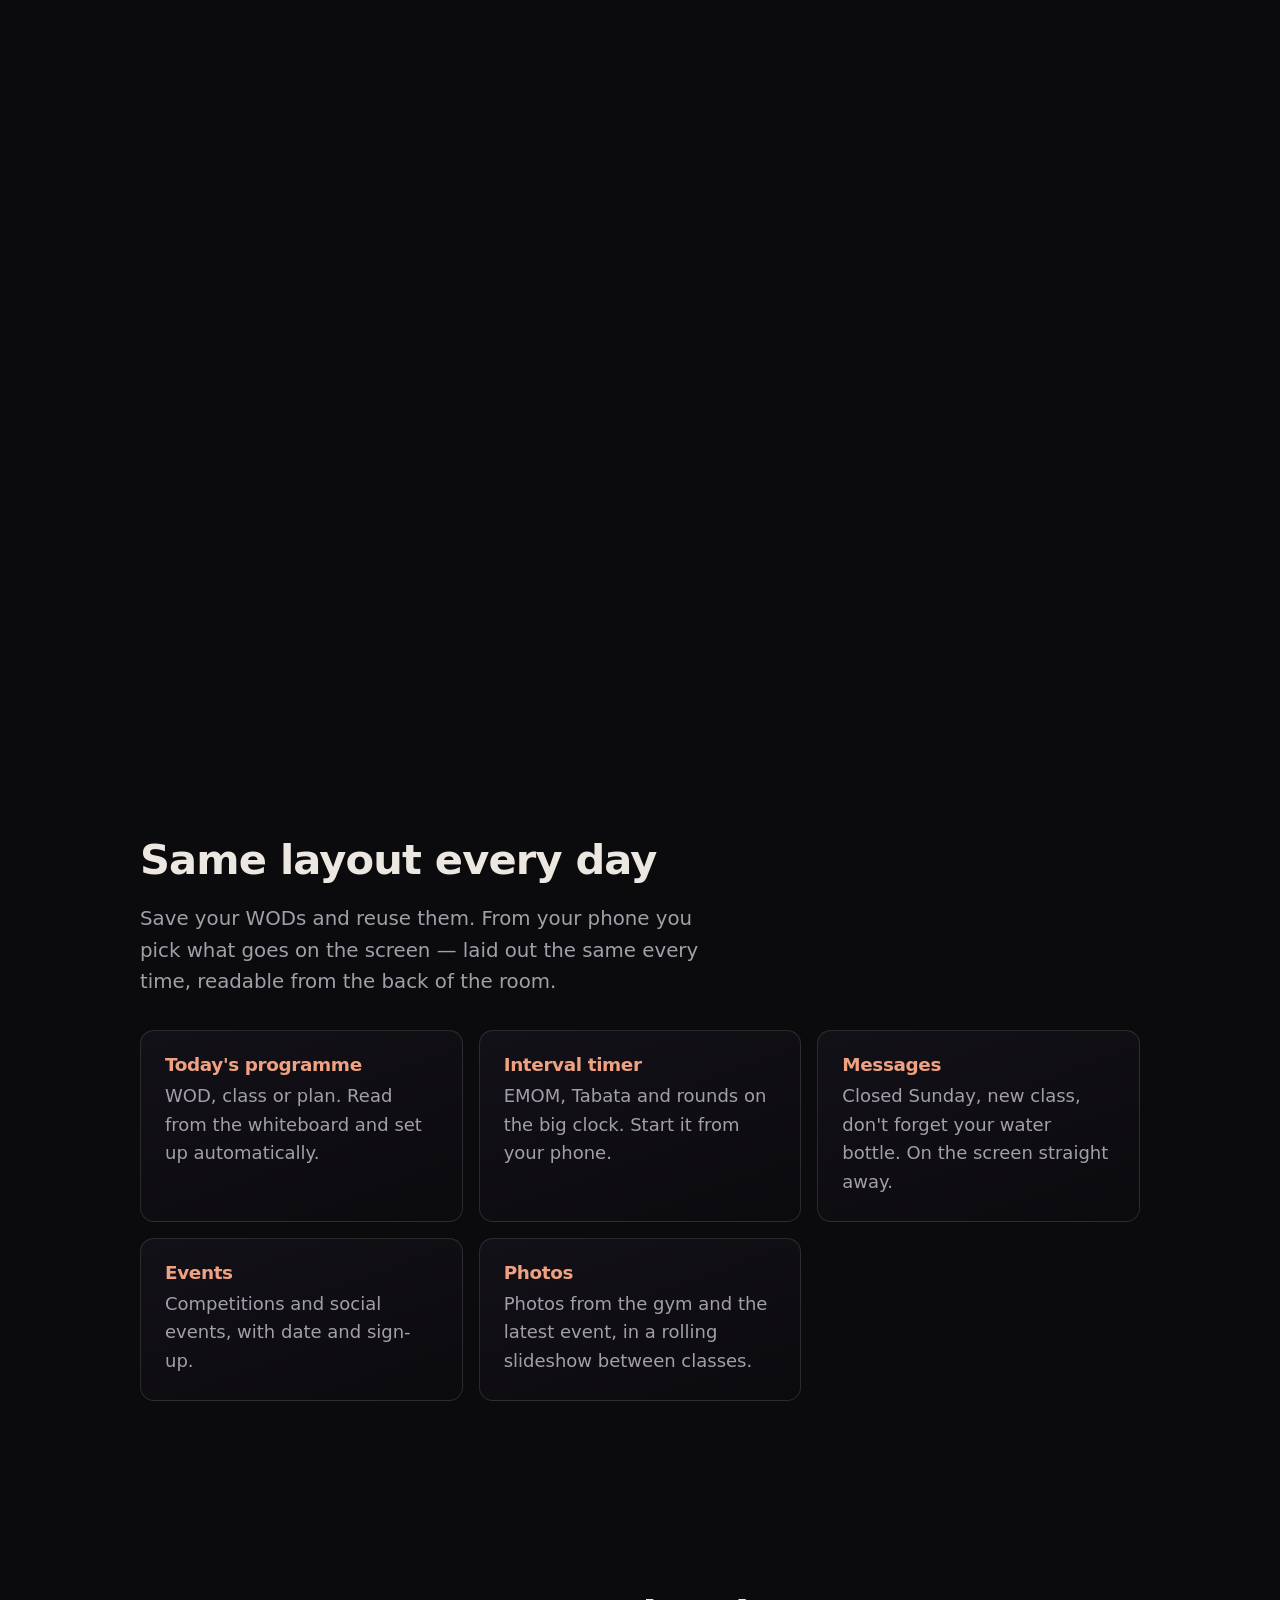
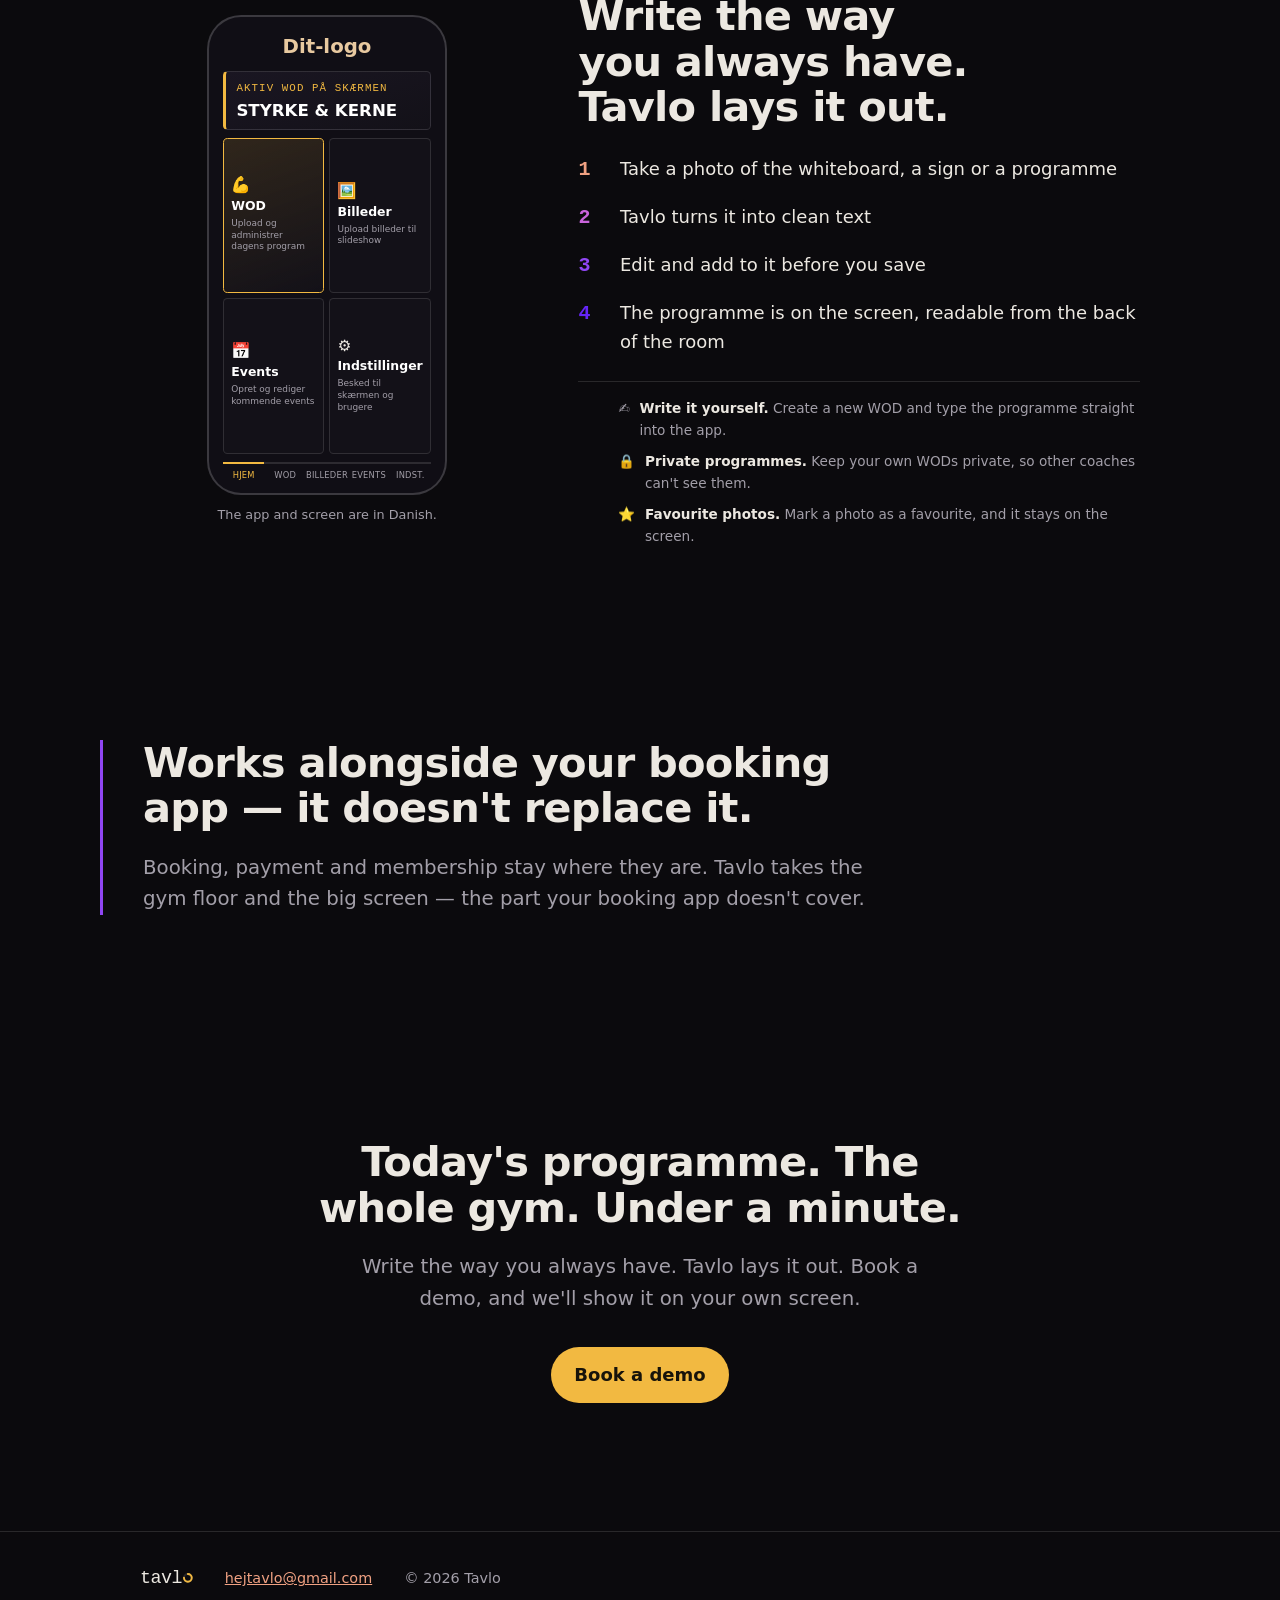
==== commit b00f41aa: "Features-lead handler nu om genbrug af WODs "Ingen tusch, ingen haandskrift der skal tydes bagerst i" ====
--- a/en/index.html
+++ b/en/index.html
@@ -225,7 +225,7 @@
     <section id="features" class="features">
       <div class="wrap">
         <h2 class="reveal">Same layout every day</h2>
-        <p class="lead reveal">No marker pen, no handwriting to decipher from the back of the room. One photo from your phone, and the programme is laid out on the screen.</p>
+        <p class="lead reveal">Save your WODs and reuse them. From your phone you pick what goes on the screen — laid out the same every time, readable from the back of the room.</p>
         <ul class="feature-grid">
           <li class="card reveal">
             <h3>Today's programme</h3>
--- a/css/style.css
+++ b/css/style.css
@@ -232,8 +232,8 @@
    vaere i samme 2752x1536-pixelrum — ingen egen homografi noedvendig (modsat
    #layer-screen, der skal foldes ud til en flad rude; overlayet er en fast del
    af fotoet). To ting tager det med: --veil (fotoet fader til sort som resten
-   af rummet) og --board-ink (tavlen toemmes mens programmet sendes til
-   skaermen). Uden JS staar begge paa "fuldt blaek". */
+   af rummet) og --board-ink (tavlen blegner — men bliver ikke tom — mens
+   programmet sendes til skaermen). Uden JS staar begge paa "fuldt blaek". */
 html.hero-on .hero-scene__board { opacity: calc((1 - var(--veil, 0)) * var(--board-ink, 1)); }
 html.hero-on .hero-scene__screen {
   position: absolute; top: 0; left: 0; width: 1920px; height: 1080px; display: block;
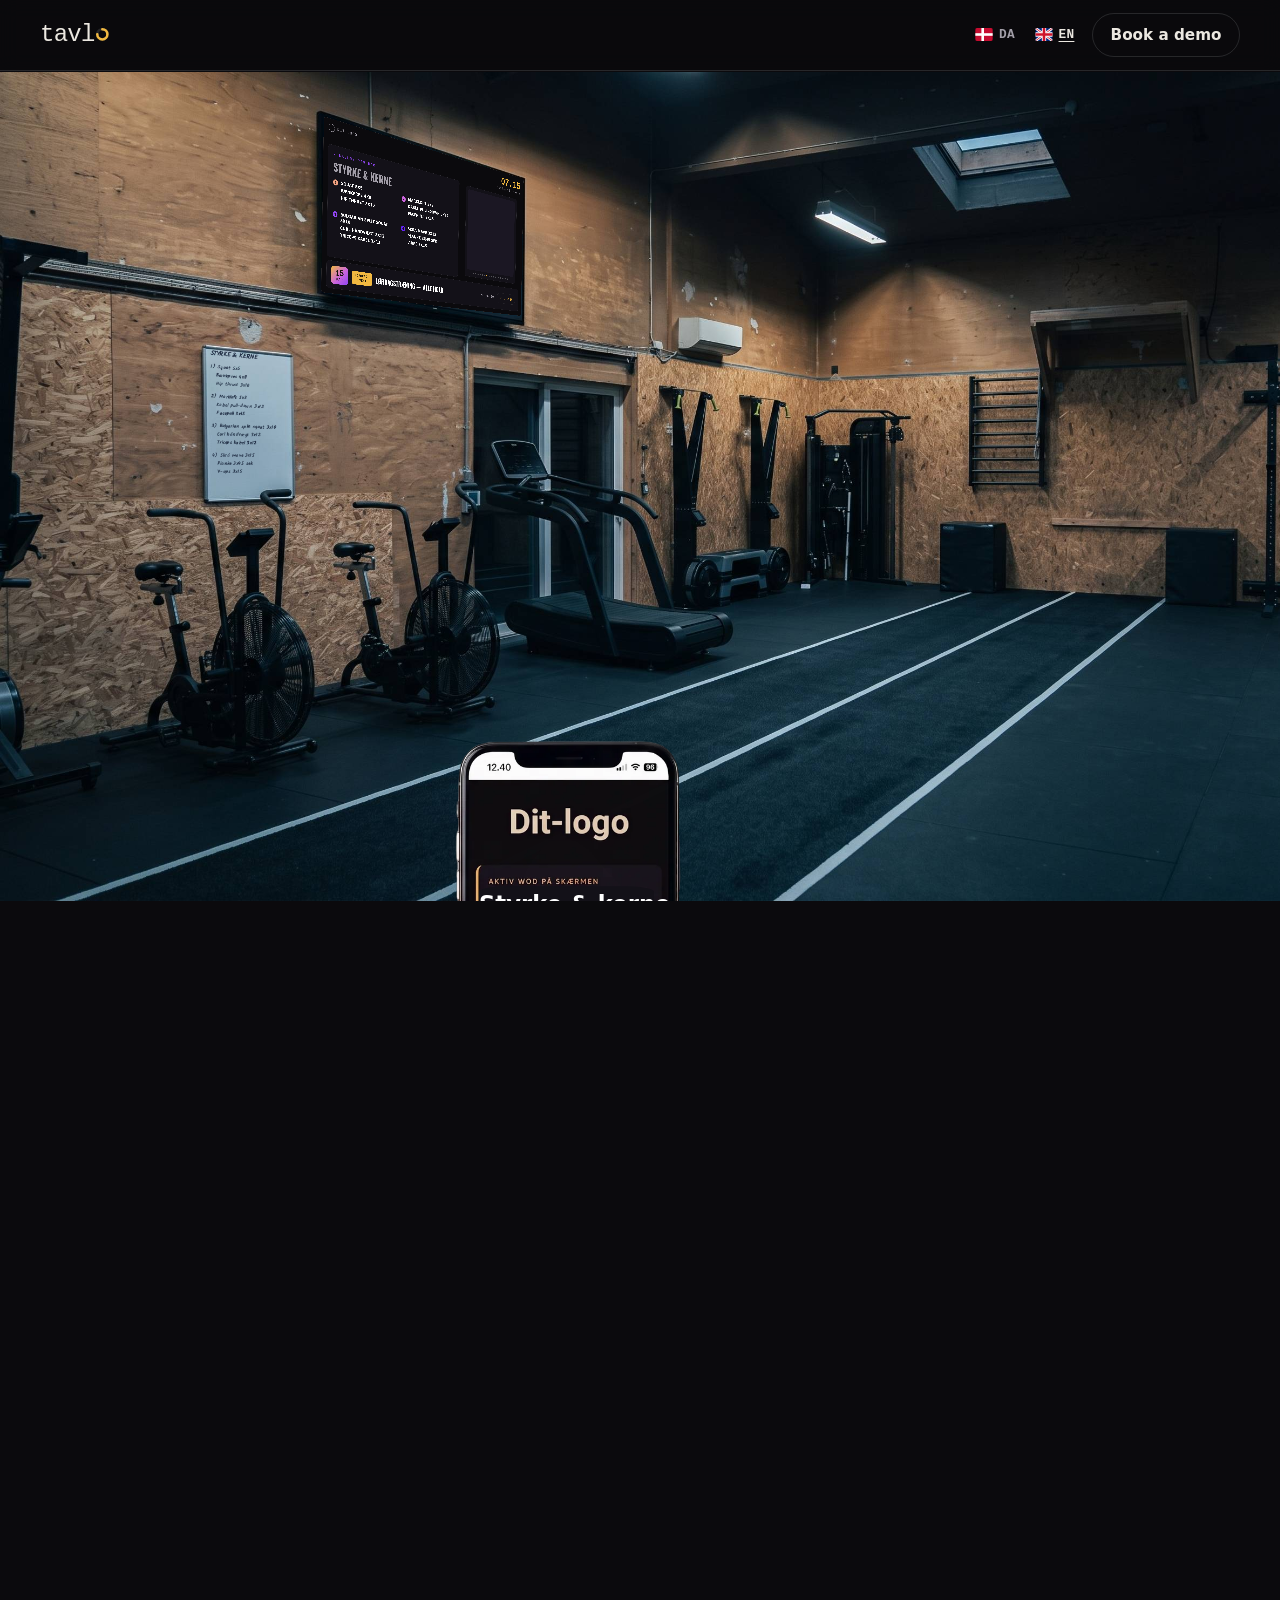
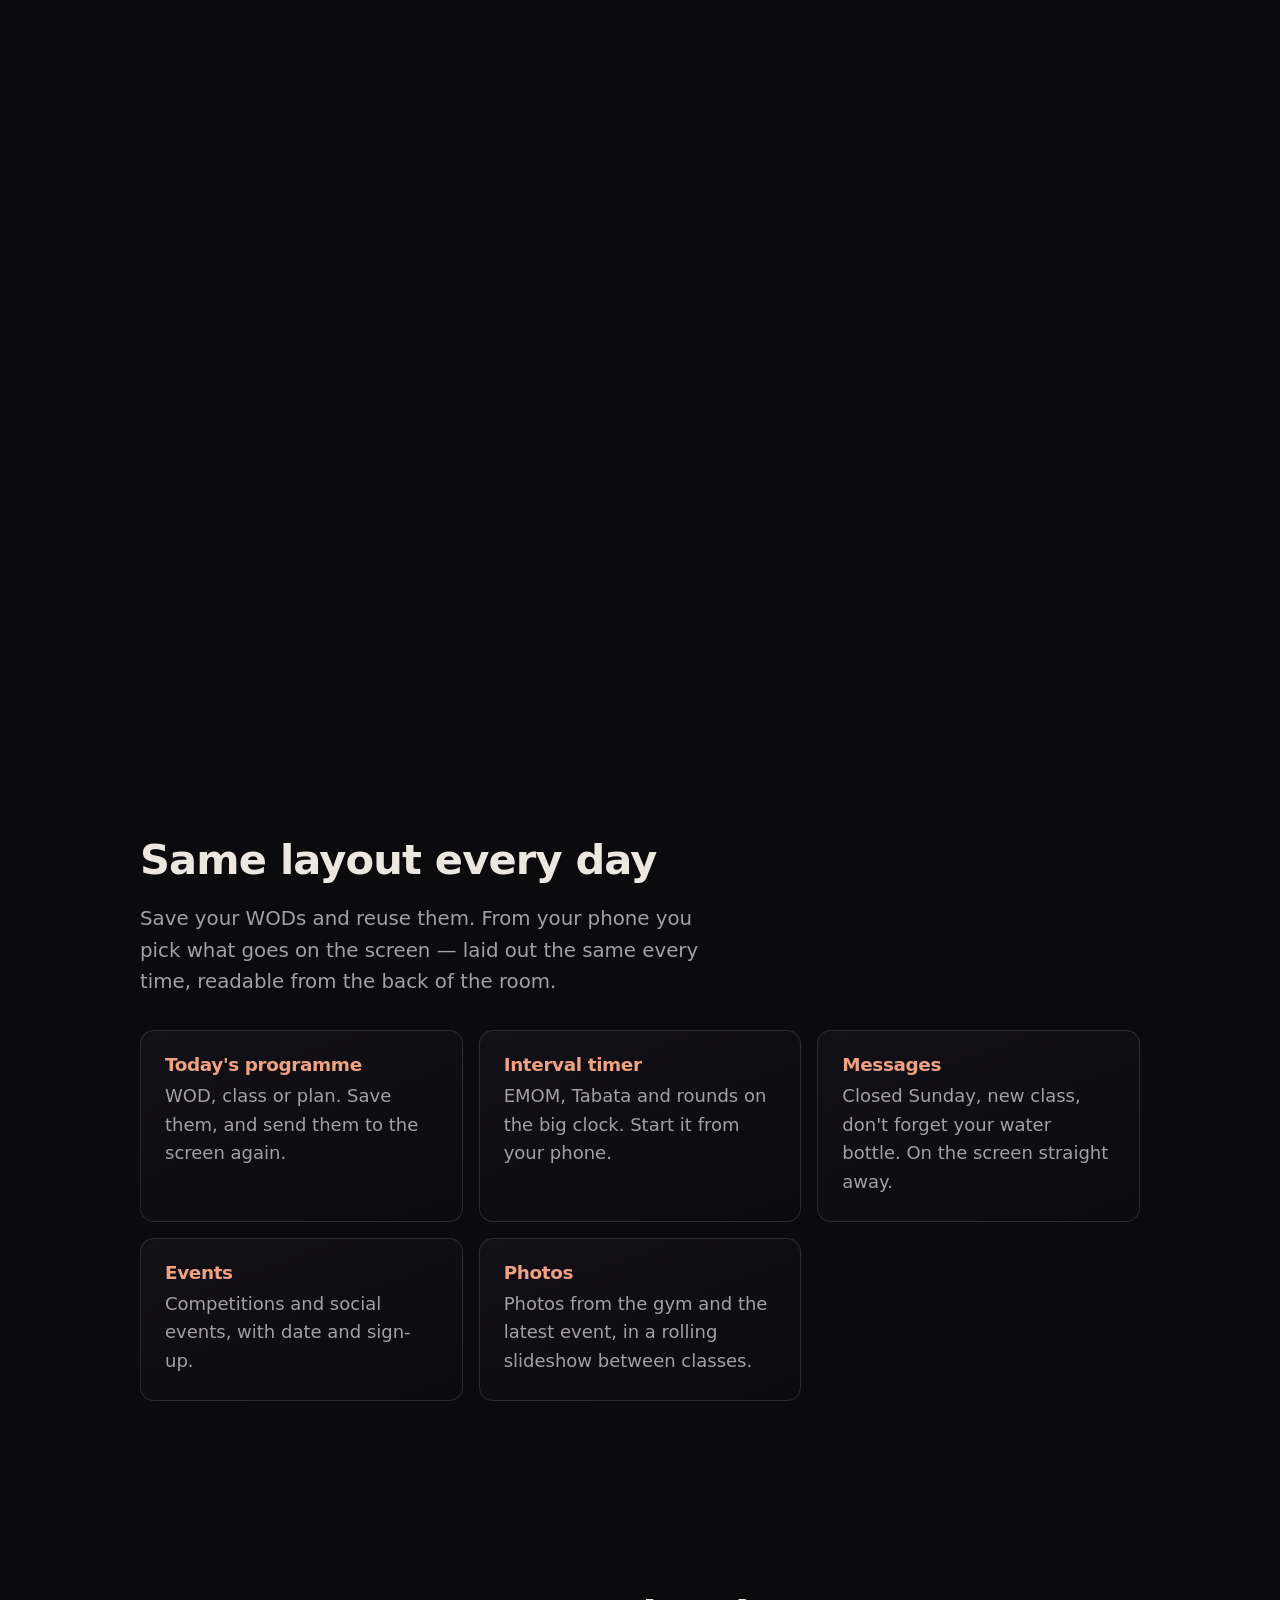
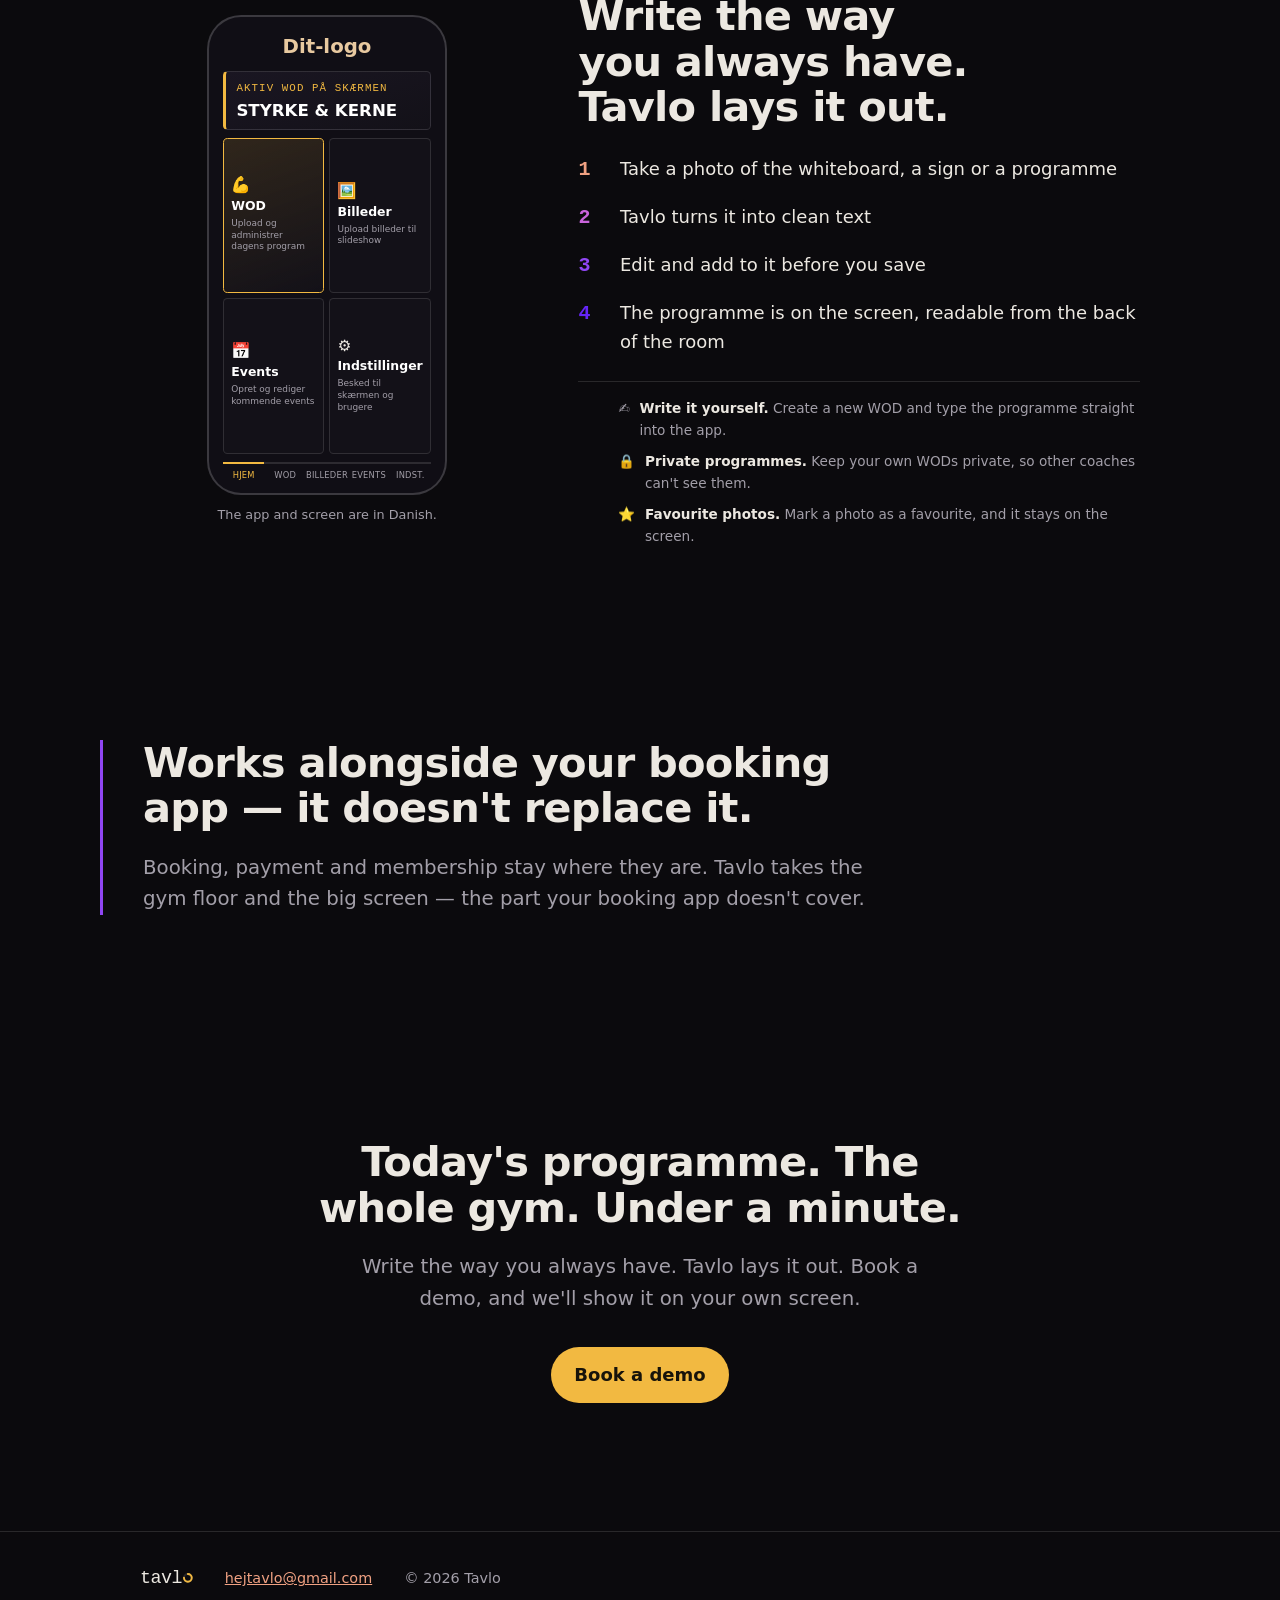
==== commit d0f244bd: "Program-kortet handler nu om genbrug, ikke kun foto "WOD, hold eller plan. Laest fra tavlen og sat o" ====
--- a/en/index.html
+++ b/en/index.html
@@ -229,7 +229,7 @@
         <ul class="feature-grid">
           <li class="card reveal">
             <h3>Today's programme</h3>
-            <p>WOD, class or plan. Read from the whiteboard and set up automatically.</p>
+            <p>WOD, class or plan. Save them, and send them to the screen again.</p>
           </li>
           <li class="card reveal">
             <h3>Interval timer</h3>
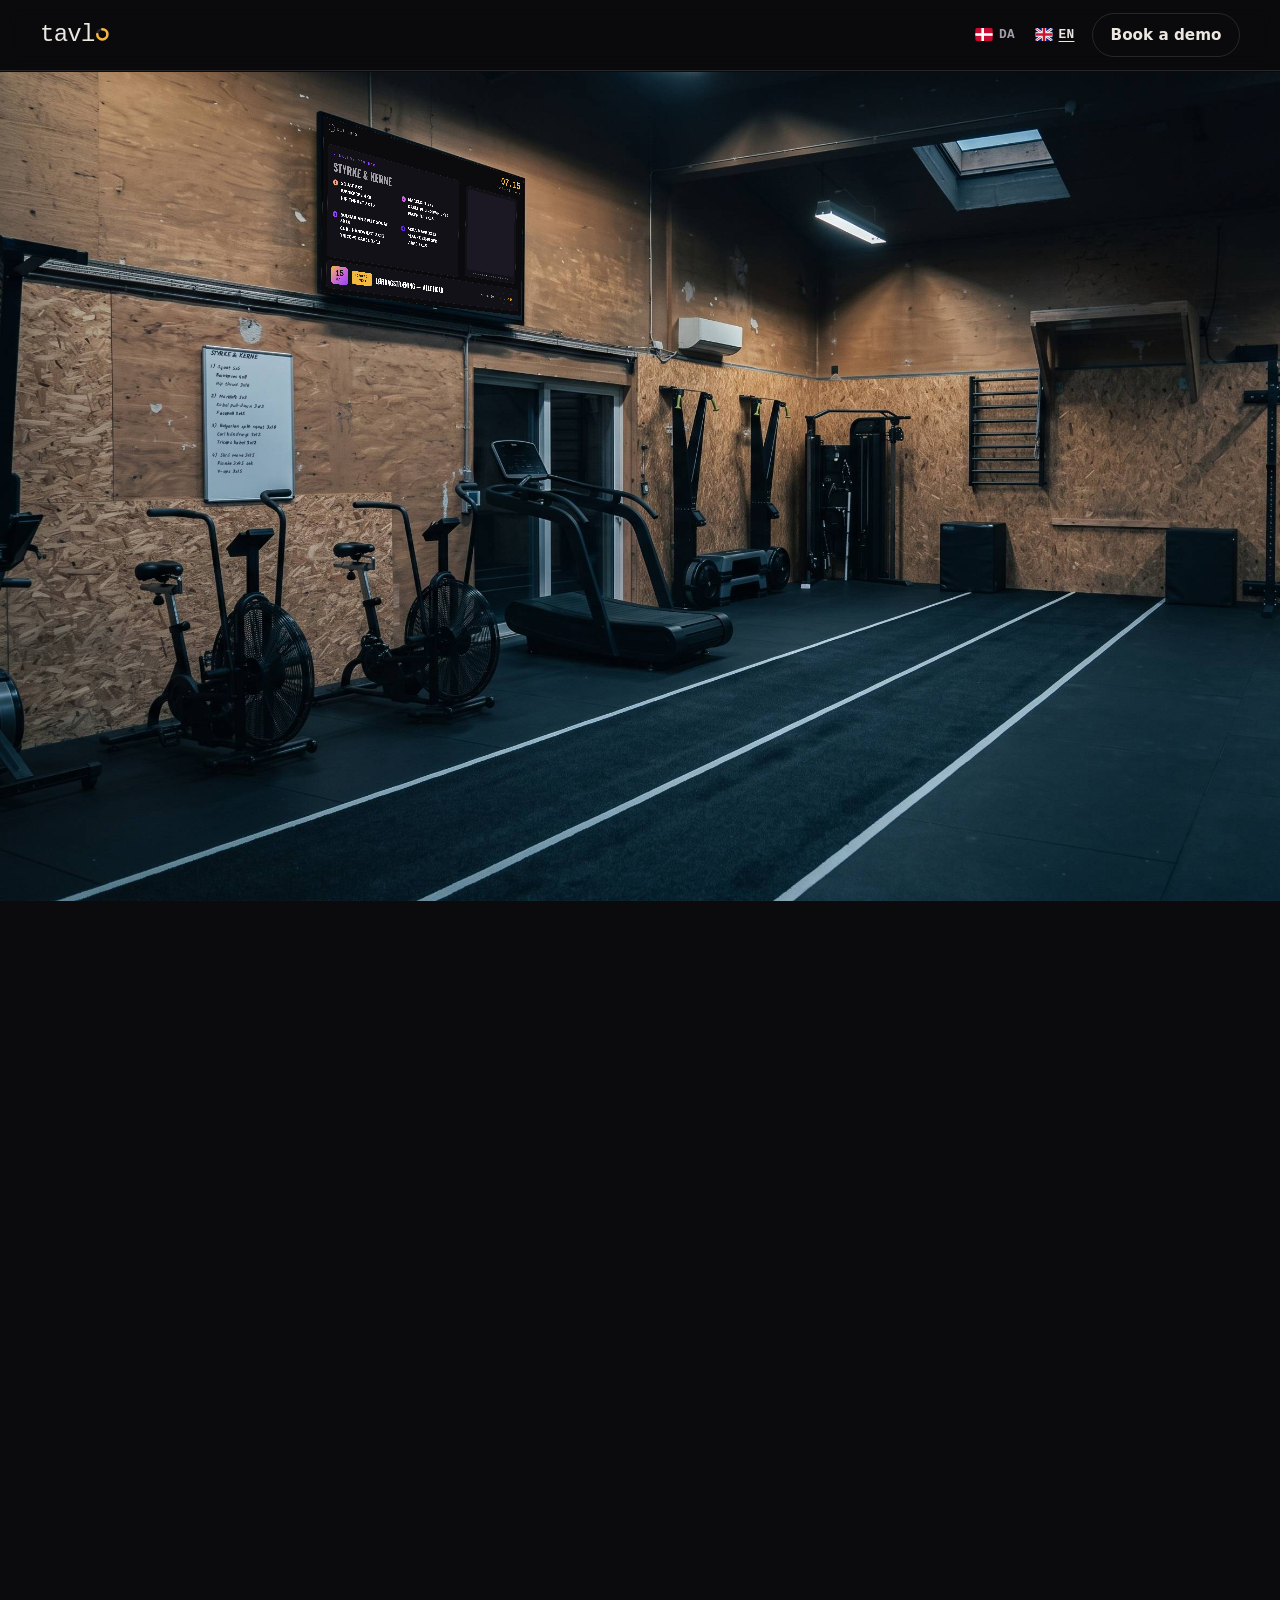
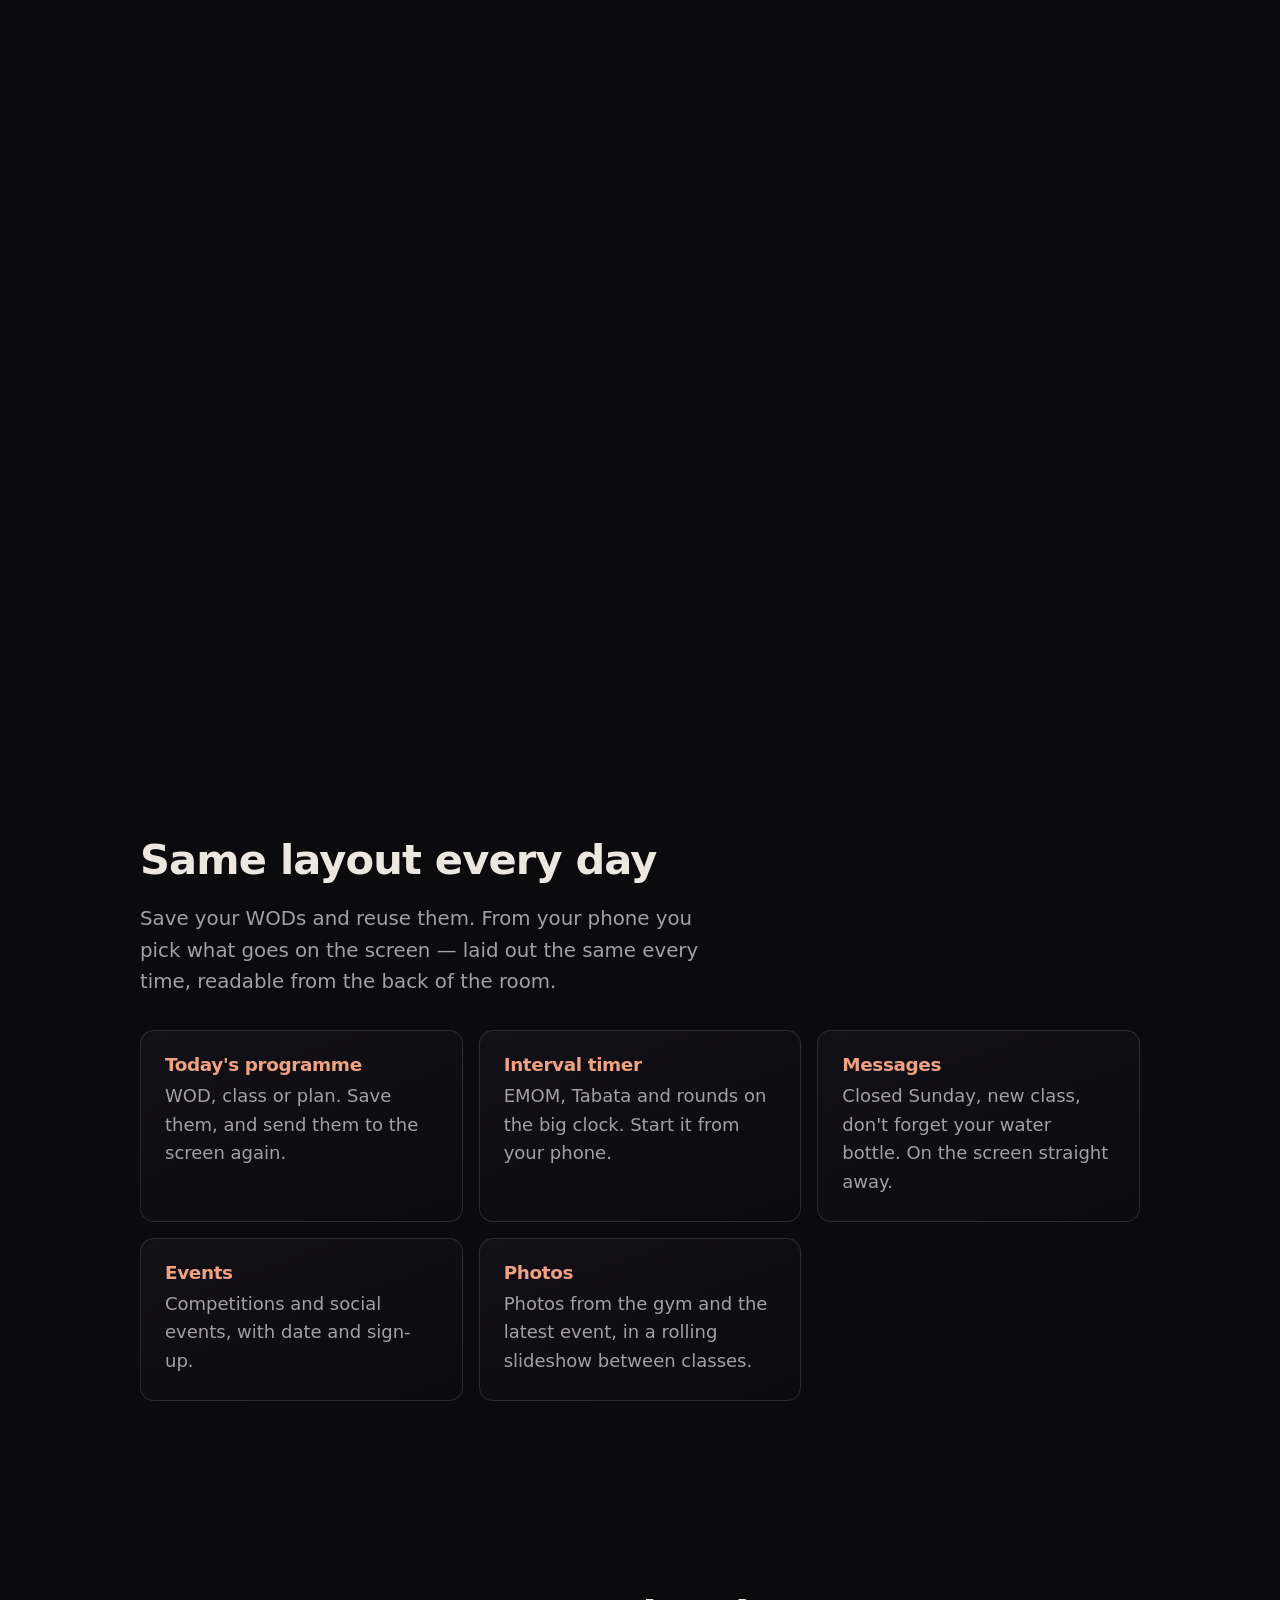
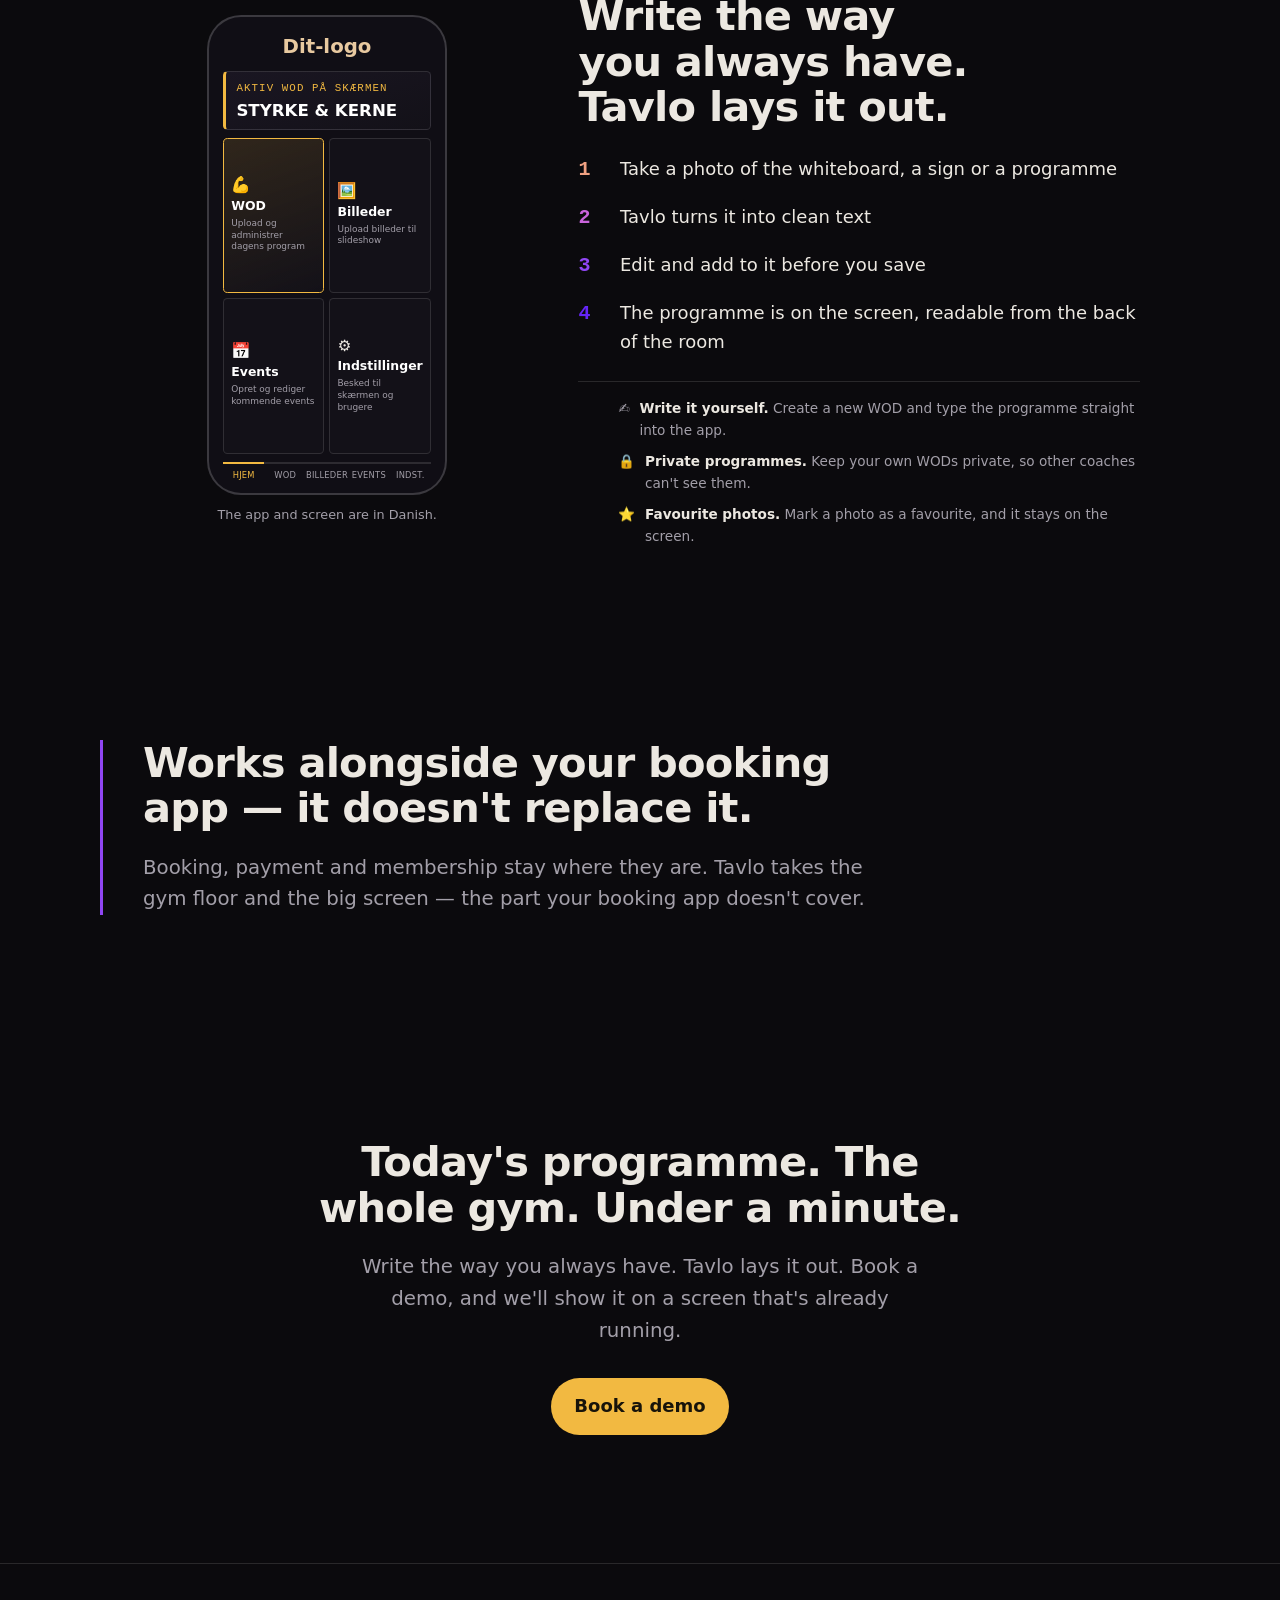
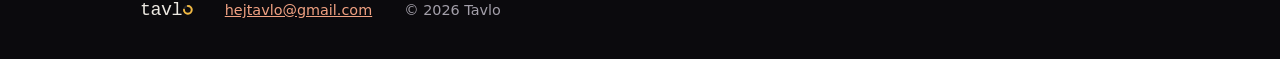
==== commit 6f90e385: "Demo-teksten lover ikke laengere kundens egen skaerm "Book en demo, saa viser vi det paa jeres egen " ====
--- a/en/index.html
+++ b/en/index.html
@@ -322,7 +322,7 @@
     <section id="demo" class="demo">
       <div class="wrap">
         <h2 class="reveal">Today's programme. The whole gym. Under a minute.</h2>
-        <p class="lead reveal">Write the way you always have. Tavlo lays it out. Book a demo, and we'll show it on your own screen.</p>
+        <p class="lead reveal">Write the way you always have. Tavlo lays it out. Book a demo, and we'll show it on a screen that's already running.</p>
         <p class="reveal"><a class="btn btn-primary" href="mailto:hejtavlo@gmail.com?subject=Tavlo%20demo">Book a demo</a></p>
       </div>
     </section>
